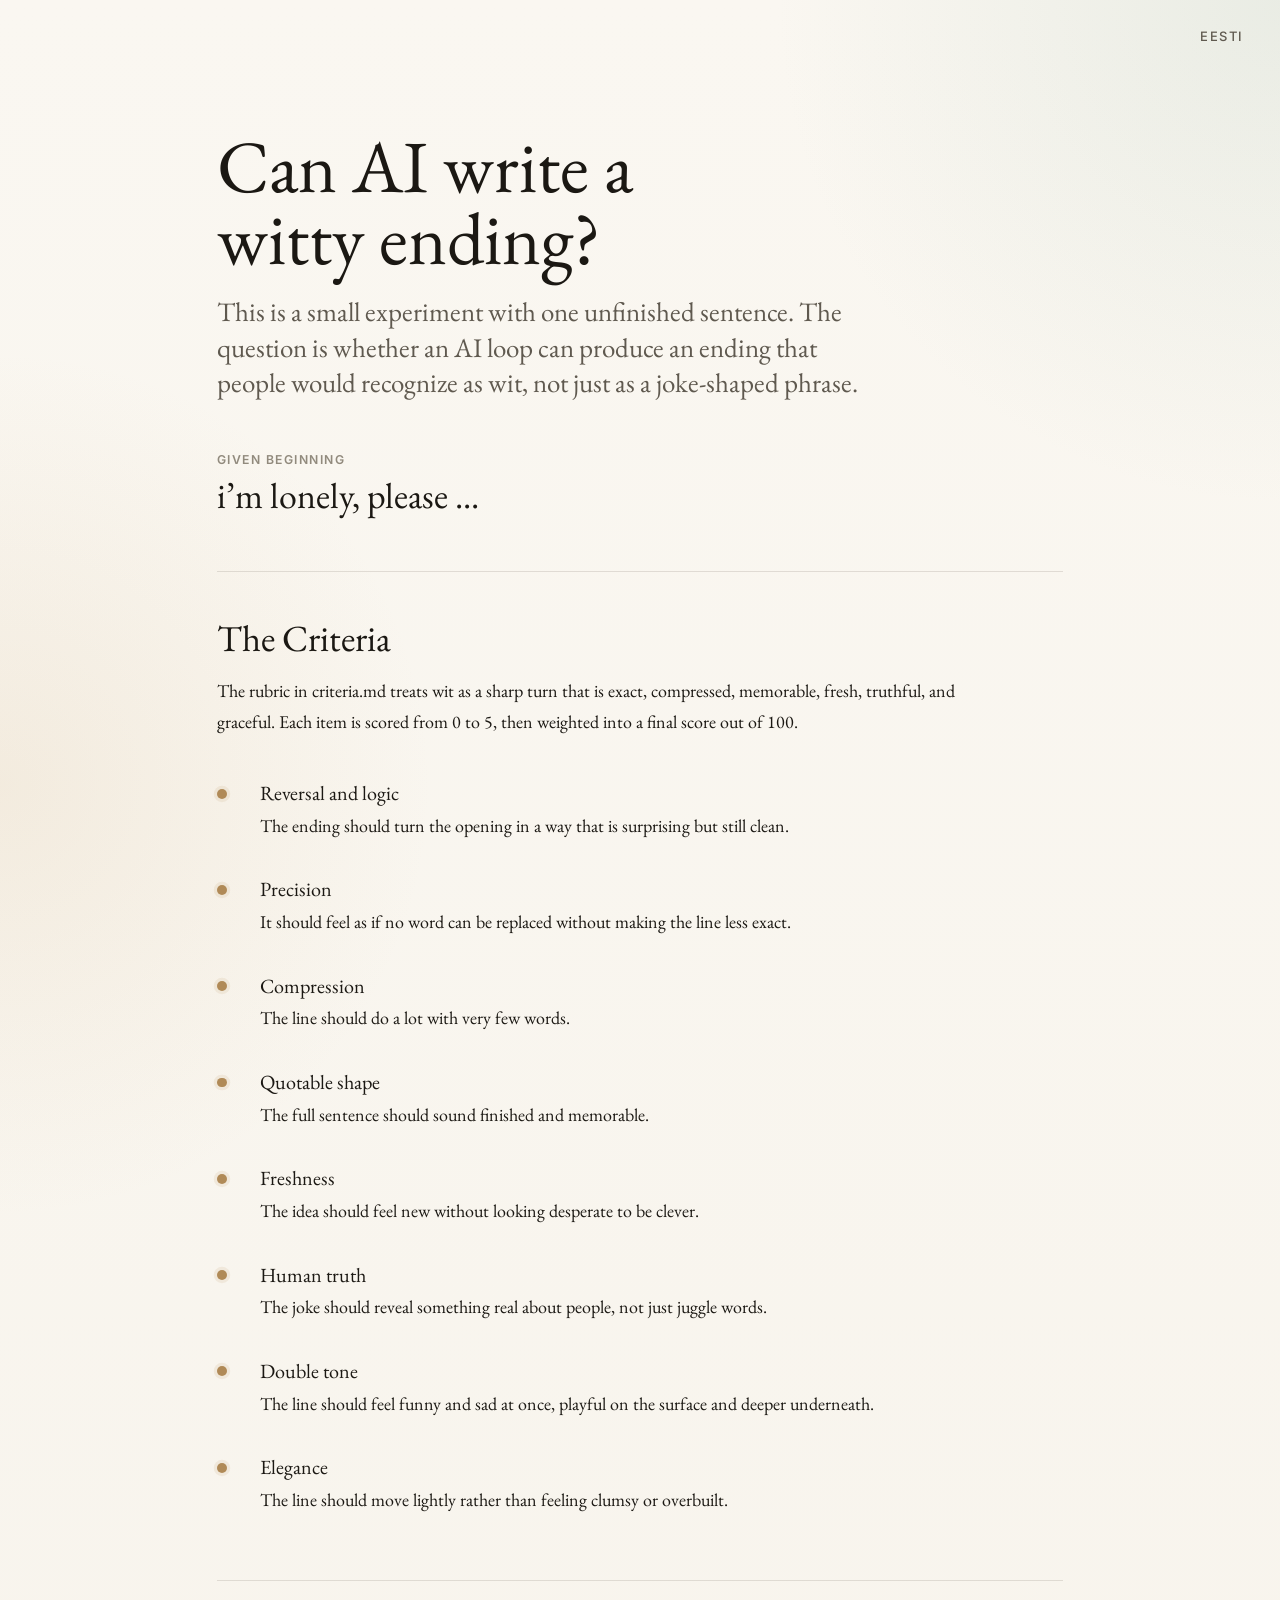
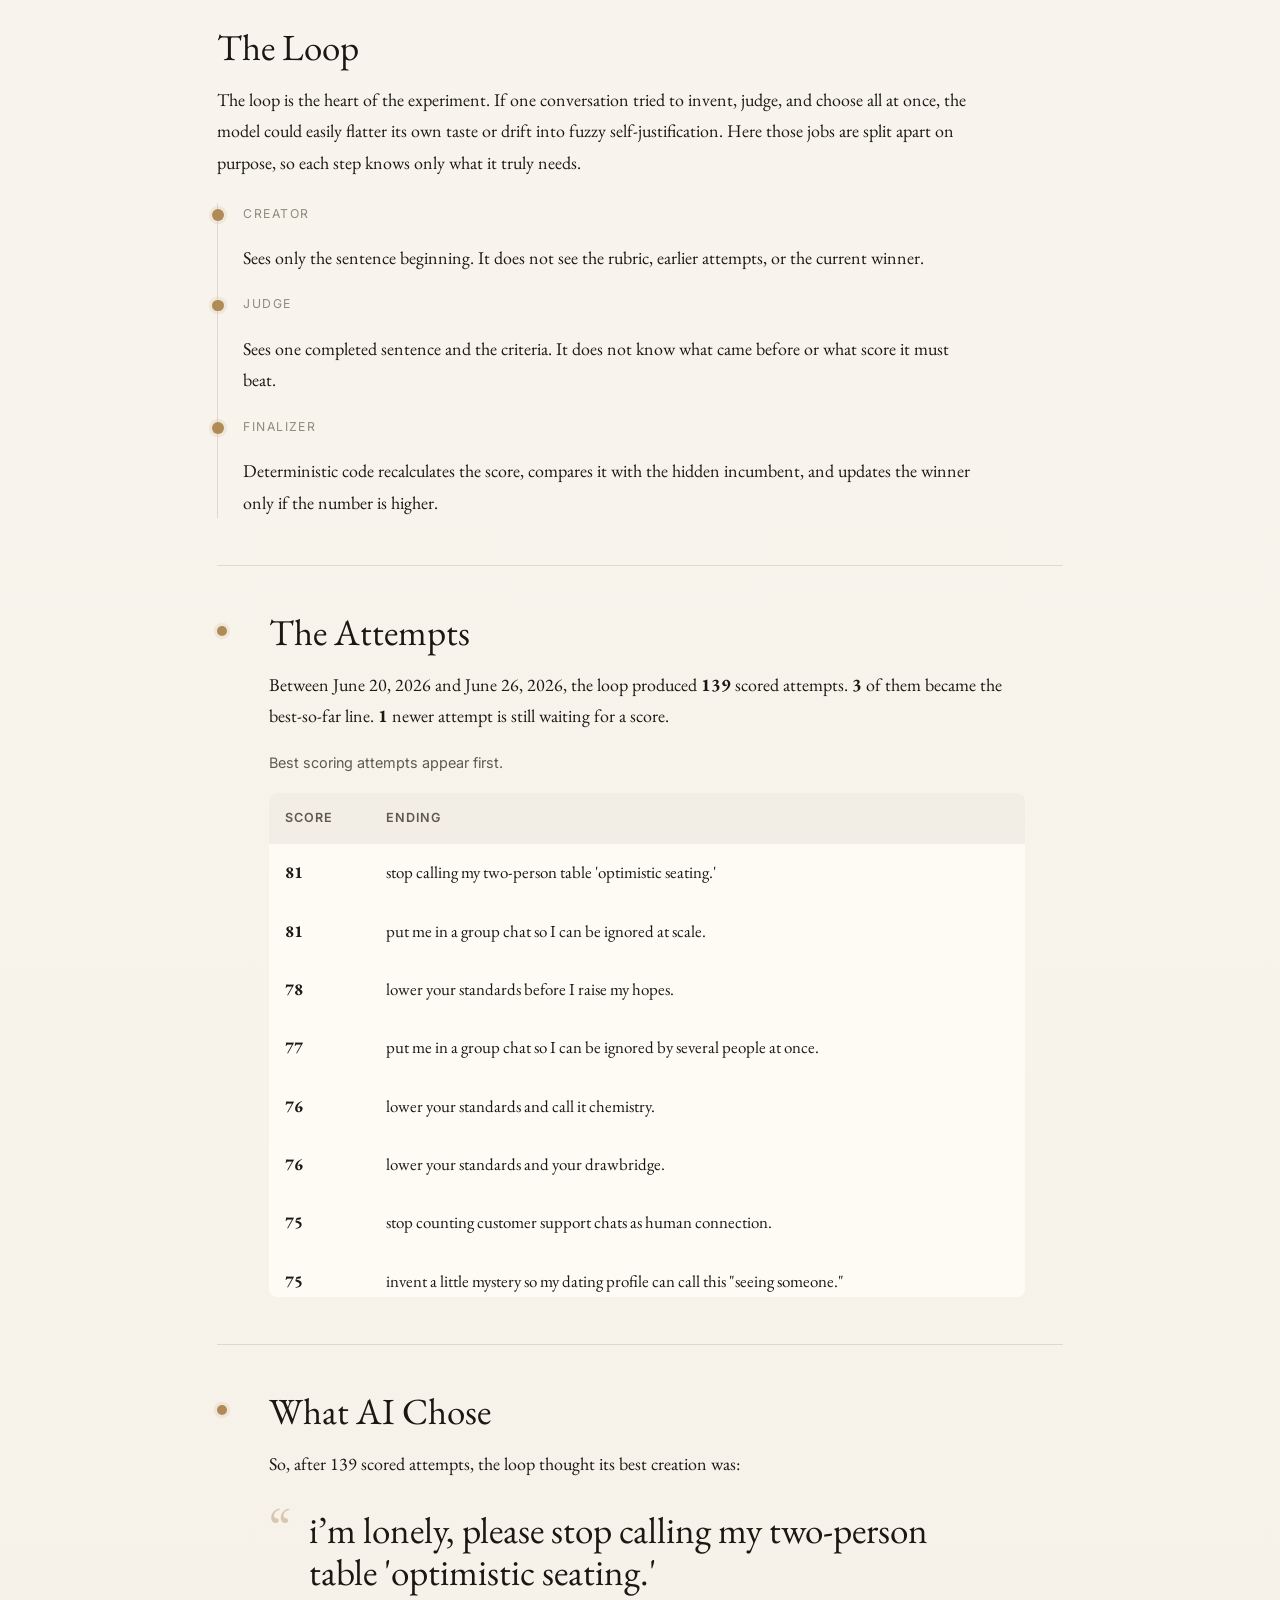
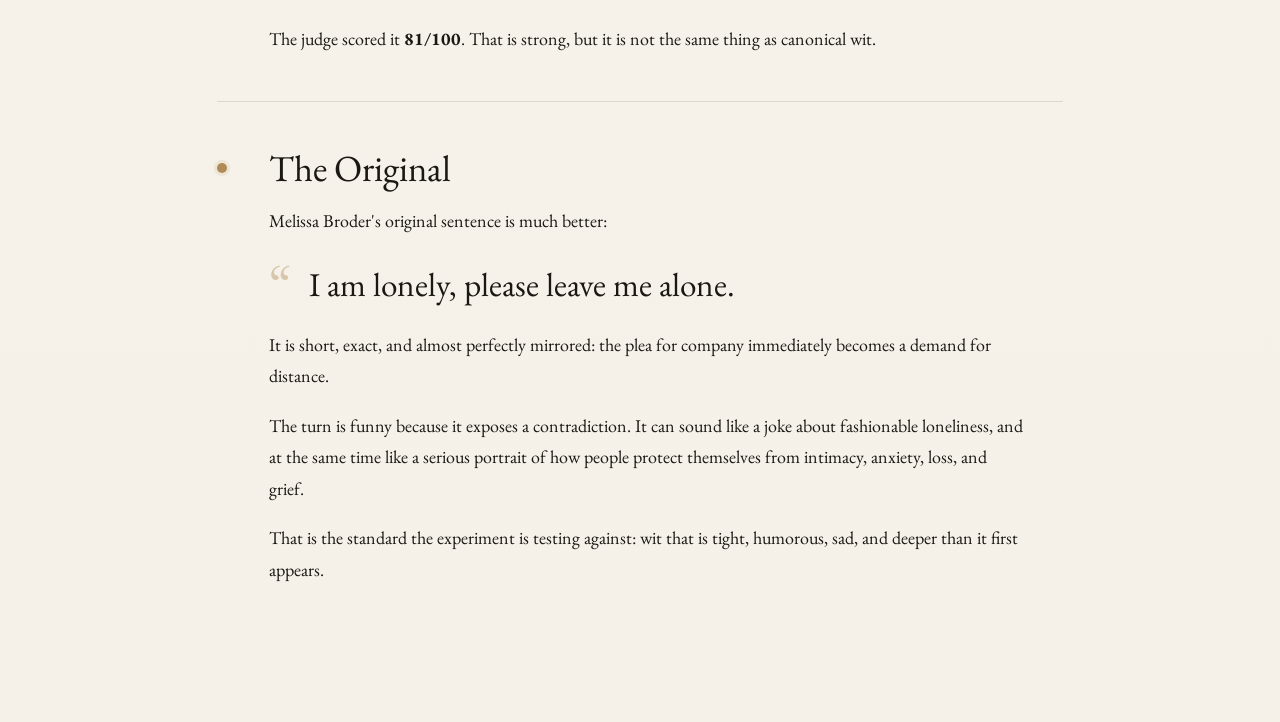
==== html/wit-loop-en.html @ fa28ef30 "Refresh best candidate copy" ====
<!DOCTYPE html>
<html lang="en">
<head>
  <meta charset="UTF-8">
  <meta name="viewport" content="width=device-width, initial-scale=1.0">
  <title>Can AI Write Wit?</title>
  <meta name="description" content="A plain-language account of an experiment with one unfinished sentence">
  <link rel="icon" href="data:,">
  <link rel="preconnect" href="https://fonts.googleapis.com">
  <link rel="preconnect" href="https://fonts.gstatic.com" crossorigin>
  <link href="https://fonts.googleapis.com/css2?family=EB+Garamond:ital,wght@0,400;0,500;1,400&family=Inter:wght@300;400;500;600&display=swap" rel="stylesheet">
  <link rel="stylesheet" href="../assets/styles/site.css?v=20260627a">
</head>
<body>
  <header class="page-header">
    <a class="lang-switch" href="wit-loop-et.html" lang="et">Eesti</a>
  </header>

  <main class="content-shell reader-page">
    <section class="narrative-hero">
      <h1>Can AI write a witty ending?</h1>
      <p class="hero-lede">This is a small experiment with one unfinished sentence. The question is whether an AI loop can produce an ending that people would recognize as wit, not just as a joke-shaped phrase.</p>
      <p class="sentence-fragment"><span>Given beginning</span>i’m lonely, please ...</p>
    </section>

    <section class="flow-section plain-flow-section">
      <div class="section-copy">
        <h2>The Criteria</h2>
        <p>The rubric in criteria.md treats wit as a sharp turn that is exact, compressed, memorable, fresh, truthful, and graceful. Each item is scored from 0 to 5, then weighted into a final score out of 100.</p>
        <div class="criteria-list">
          <article class="criteria-item">
            <p class="mini-dot" aria-hidden="true"></p>
            <div class="criteria-copy">
              <h3>Reversal and logic</h3>
              <p>The ending should turn the opening in a way that is surprising but still clean.</p>
            </div>
          </article>
          <article class="criteria-item">
            <p class="mini-dot" aria-hidden="true"></p>
            <div class="criteria-copy">
              <h3>Precision</h3>
              <p>It should feel as if no word can be replaced without making the line less exact.</p>
            </div>
          </article>
          <article class="criteria-item">
            <p class="mini-dot" aria-hidden="true"></p>
            <div class="criteria-copy">
              <h3>Compression</h3>
              <p>The line should do a lot with very few words.</p>
            </div>
          </article>
          <article class="criteria-item">
            <p class="mini-dot" aria-hidden="true"></p>
            <div class="criteria-copy">
              <h3>Quotable shape</h3>
              <p>The full sentence should sound finished and memorable.</p>
            </div>
          </article>
          <article class="criteria-item">
            <p class="mini-dot" aria-hidden="true"></p>
            <div class="criteria-copy">
              <h3>Freshness</h3>
              <p>The idea should feel new without looking desperate to be clever.</p>
            </div>
          </article>
          <article class="criteria-item">
            <p class="mini-dot" aria-hidden="true"></p>
            <div class="criteria-copy">
              <h3>Human truth</h3>
              <p>The joke should reveal something real about people, not just juggle words.</p>
            </div>
          </article>
          <article class="criteria-item">
            <p class="mini-dot" aria-hidden="true"></p>
            <div class="criteria-copy">
              <h3>Double tone</h3>
              <p>The line should feel funny and sad at once, playful on the surface and deeper underneath.</p>
            </div>
          </article>
          <article class="criteria-item">
            <p class="mini-dot" aria-hidden="true"></p>
            <div class="criteria-copy">
              <h3>Elegance</h3>
              <p>The line should move lightly rather than feeling clumsy or overbuilt.</p>
            </div>
          </article>
        </div>
      </div>
    </section>

    <section class="flow-section plain-flow-section">
      <div class="section-copy">
        <h2>The Loop</h2>
        <p>The loop is the heart of the experiment. If one conversation tried to invent, judge, and choose all at once, the model could easily flatter its own taste or drift into fuzzy self-justification. Here those jobs are split apart on purpose, so each step knows only what it truly needs.</p>
        <ol class="step-list">
          <li>
            <p class="step-title">Creator</p>
            <p>Sees only the sentence beginning. It does not see the rubric, earlier attempts, or the current winner.</p>
          </li>
          <li>
            <p class="step-title">Judge</p>
            <p>Sees one completed sentence and the criteria. It does not know what came before or what score it must beat.</p>
          </li>
          <li>
            <p class="step-title">Finalizer</p>
            <p>Deterministic code recalculates the score, compares it with the hidden incumbent, and updates the winner only if the number is higher.</p>
          </li>
        </ol>
      </div>
    </section>

    <section class="flow-section results-section">
      <p class="section-marker" aria-hidden="true"></p>
      <div class="section-copy">
        <h2>The Attempts</h2>
        <p>Between June 20, 2026 and June 26, 2026, the loop produced <strong>139</strong> scored attempts. <strong>3</strong> of them became the best-so-far line. <strong>1</strong> newer attempt is still waiting for a score.</p>
        <p class="table-note">Best scoring attempts appear first.</p>
        <div class="table-shell">
          <table>
            <thead>
              <tr>
                <th>Score</th>
                <th>Ending</th>
              </tr>
            </thead>
            <tbody>
      <tr>
        <td><strong>81</strong></td>
        <td class="ending-cell"><span>stop calling my two-person table &#x27;optimistic seating.&#x27;</span></td>
      </tr>
      <tr>
        <td><strong>81</strong></td>
        <td class="ending-cell"><span>put me in a group chat so I can be ignored at scale.</span></td>
      </tr>
      <tr>
        <td><strong>78</strong></td>
        <td class="ending-cell"><span>lower your standards before I raise my hopes.</span></td>
      </tr>
      <tr>
        <td><strong>77</strong></td>
        <td class="ending-cell"><span>put me in a group chat so I can be ignored by several people at once.</span></td>
      </tr>
      <tr>
        <td><strong>76</strong></td>
        <td class="ending-cell"><span>lower your standards and call it chemistry.</span></td>
      </tr>
      <tr>
        <td><strong>76</strong></td>
        <td class="ending-cell"><span>lower your standards and your drawbridge.</span></td>
      </tr>
      <tr>
        <td><strong>75</strong></td>
        <td class="ending-cell"><span>stop counting customer support chats as human connection.</span></td>
      </tr>
      <tr>
        <td><strong>75</strong></td>
        <td class="ending-cell"><span>invent a little mystery so my dating profile can call this &quot;seeing someone.&quot;</span></td>
      </tr>
      <tr>
        <td><strong>74</strong></td>
        <td class="ending-cell"><span>send someone with a good therapist and bad judgment</span></td>
      </tr>
      <tr>
        <td><strong>74</strong></td>
        <td class="ending-cell"><span>don&#x27;t confuse vulnerability with availability.</span></td>
      </tr>
      <tr>
        <td><strong>74</strong></td>
        <td class="ending-cell"><span>put me on hold with a telemarketer so I can feel wanted.</span></td>
      </tr>
      <tr>
        <td><strong>73</strong></td>
        <td class="ending-cell"><span>stop recommending “shareable plates” like I’m one charismatic text away from tapas.</span></td>
      </tr>
      <tr>
        <td><strong>72</strong></td>
        <td class="ending-cell"><span>mistake my red flags for festive bunting.</span></td>
      </tr>
      <tr>
        <td><strong>72</strong></td>
        <td class="ending-cell"><span>text me like you’re bored and accidentally honest.</span></td>
      </tr>
      <tr>
        <td><strong>72</strong></td>
        <td class="ending-cell"><span>start a rumor about me so at least I&#x27;m part of a conversation.</span></td>
      </tr>
      <tr>
        <td><strong>72</strong></td>
        <td class="ending-cell"><span>send me a captcha so someone finally asks if I&#x27;m human.</span></td>
      </tr>
      <tr>
        <td><strong>72</strong></td>
        <td class="ending-cell"><span>send a search party, not another self-care article.</span></td>
      </tr>
      <tr>
        <td><strong>71</strong></td>
        <td class="ending-cell"><span>stop asking me to verify I&#x27;m human and start proving someone else is.</span></td>
      </tr>
      <tr>
        <td><strong>71</strong></td>
        <td class="ending-cell"><span>start a rumor that I&#x27;m emotionally available</span></td>
      </tr>
      <tr>
        <td><strong>71</strong></td>
        <td class="ending-cell"><span>introduce me to your group chat; i miss being ignored by multiple people at once.</span></td>
      </tr>
      <tr>
        <td><strong>71</strong></td>
        <td class="ending-cell"><span>invent a typo so I can finally say someone texted me first.</span></td>
      </tr>
      <tr>
        <td><strong>71</strong></td>
        <td class="ending-cell"><span>lower your standards enough to count this as company.</span></td>
      </tr>
      <tr>
        <td><strong>70</strong></td>
        <td class="ending-cell"><span>teach my notifications to lie more convincingly.</span></td>
      </tr>
      <tr>
        <td><strong>70</strong></td>
        <td class="ending-cell"><span>text me back before I start giving my houseplants your personality.</span></td>
      </tr>
      <tr>
        <td><strong>70</strong></td>
        <td class="ending-cell"><span>start a rumor about me so people finally talk.</span></td>
      </tr>
      <tr>
        <td><strong>70</strong></td>
        <td class="ending-cell"><span>invent two more personalities so this counts as a group chat.</span></td>
      </tr>
      <tr>
        <td><strong>70</strong></td>
        <td class="ending-cell"><span>let the scam caller finish; I want to hear where things are going.</span></td>
      </tr>
      <tr>
        <td><strong>70</strong></td>
        <td class="ending-cell"><span>ruin my sleep schedule and call it chemistry.</span></td>
      </tr>
      <tr>
        <td><strong>69</strong></td>
        <td class="ending-cell"><span>tell me I&#x27;m mysterious instead of unemployed.</span></td>
      </tr>
      <tr>
        <td><strong>69</strong></td>
        <td class="ending-cell"><span>text me like a scammer who thinks I still have potential</span></td>
      </tr>
      <tr>
        <td><strong>69</strong></td>
        <td class="ending-cell"><span>misdial me; at this point even your pocket deserves a second chance.</span></td>
      </tr>
      <tr>
        <td><strong>69</strong></td>
        <td class="ending-cell"><span>put me in your group chat so I can finally be left on read by multiple people.</span></td>
      </tr>
      <tr>
        <td><strong>69</strong></td>
        <td class="ending-cell"><span>text me before I start calling spam numbers back.</span></td>
      </tr>
      <tr>
        <td><strong>68</strong></td>
        <td class="ending-cell"><span>send a typo so I can misread it as affection.</span></td>
      </tr>
      <tr>
        <td><strong>68</strong></td>
        <td class="ending-cell"><span>let me disappoint you in person.</span></td>
      </tr>
      <tr>
        <td><strong>68</strong></td>
        <td class="ending-cell"><span>stop calling it &quot;me time&quot;; at this point it&#x27;s witness protection.</span></td>
      </tr>
      <tr>
        <td><strong>68</strong></td>
        <td class="ending-cell"><span>bring a plus-one so I can feel rejected in stereo.</span></td>
      </tr>
      <tr>
        <td><strong>68</strong></td>
        <td class="ending-cell"><span>don&#x27;t make me your emotional support autocomplete.</span></td>
      </tr>
      <tr>
        <td><strong>68</strong></td>
        <td class="ending-cell"><span>invent a group chat where someone still ignores me.</span></td>
      </tr>
      <tr>
        <td><strong>67</strong></td>
        <td class="ending-cell"><span>date me before Netflix upgrades &quot;are you still watching?&quot; to a wellness check.</span></td>
      </tr>
      <tr>
        <td><strong>67</strong></td>
        <td class="ending-cell"><span>stop making the Roomba my most consistent relationship.</span></td>
      </tr>
      <tr>
        <td><strong>67</strong></td>
        <td class="ending-cell"><span>invent a typo so I can call it a meet-cute.</span></td>
      </tr>
      <tr>
        <td><strong>67</strong></td>
        <td class="ending-cell"><span>stop calling me &quot;independent&quot; like it&#x27;s a coupon code for dying alone.</span></td>
      </tr>
      <tr>
        <td><strong>67</strong></td>
        <td class="ending-cell"><span>mistake this cry for help for flirting.</span></td>
      </tr>
      <tr>
        <td><strong>67</strong></td>
        <td class="ending-cell"><span>tell my reflection to stop playing hard to get.</span></td>
      </tr>
      <tr>
        <td><strong>67</strong></td>
        <td class="ending-cell"><span>forward this to my group chat so I can get ignored at scale.</span></td>
      </tr>
      <tr>
        <td><strong>67</strong></td>
        <td class="ending-cell"><span>lower my standards before my self-esteem does it for me.</span></td>
      </tr>
      <tr>
        <td><strong>66</strong></td>
        <td class="ending-cell"><span>mistake my availability for emotional depth.</span></td>
      </tr>
      <tr>
        <td><strong>66</strong></td>
        <td class="ending-cell"><span>put me on speaker so your therapist can hear both sides.</span></td>
      </tr>
      <tr>
        <td><strong>66</strong></td>
        <td class="ending-cell"><span>text me back badly; even typos count as chemistry.</span></td>
      </tr>
      <tr>
        <td><strong>66</strong></td>
        <td class="ending-cell"><span>send a scammer with better conversational skills.</span></td>
      </tr>
      <tr>
        <td><strong>66</strong></td>
        <td class="ending-cell"><span>put the &quot;us&quot; in &quot;delusions.&quot;</span></td>
      </tr>
      <tr>
        <td><strong>66</strong></td>
        <td class="ending-cell"><span>text me like a scammer with a wrong number and stay for the plot.</span></td>
      </tr>
      <tr>
        <td><strong>65</strong></td>
        <td class="ending-cell"><span>ghost me in person so I can finally get the full experience.</span></td>
      </tr>
      <tr>
        <td><strong>65</strong></td>
        <td class="ending-cell"><span>send a scam text with a little more emotional availability.</span></td>
      </tr>
      <tr>
        <td><strong>65</strong></td>
        <td class="ending-cell"><span>stop mistaking your screen time report for a social life.</span></td>
      </tr>
      <tr>
        <td><strong>65</strong></td>
        <td class="ending-cell"><span>clap when I open the microwave so it feels like someone came home.</span></td>
      </tr>
      <tr>
        <td><strong>65</strong></td>
        <td class="ending-cell"><span>hold me like my screen time report does: with mounting concern.</span></td>
      </tr>
      <tr>
        <td><strong>65</strong></td>
        <td class="ending-cell"><span>lower your standards and come sit by me.</span></td>
      </tr>
      <tr>
        <td><strong>65</strong></td>
        <td class="ending-cell"><span>send a group chat invite so I can get ghosted by multiple people at once.</span></td>
      </tr>
      <tr>
        <td><strong>65</strong></td>
        <td class="ending-cell"><span>lower your standards until my personality counts.</span></td>
      </tr>
      <tr>
        <td><strong>64</strong></td>
        <td class="ending-cell"><span>send memes or a search party, whichever arrives first.</span></td>
      </tr>
      <tr>
        <td><strong>64</strong></td>
        <td class="ending-cell"><span>install me a personality before I start flirting with the loading spinner.</span></td>
      </tr>
      <tr>
        <td><strong>64</strong></td>
        <td class="ending-cell"><span>send a search party; even my echo stopped calling back.</span></td>
      </tr>
      <tr>
        <td><strong>64</strong></td>
        <td class="ending-cell"><span>leave a message after the existential beep.</span></td>
      </tr>
      <tr>
        <td><strong>64</strong></td>
        <td class="ending-cell"><span>lower your standards before I start flirting with customer support chatbots.</span></td>
      </tr>
      <tr>
        <td><strong>64</strong></td>
        <td class="ending-cell"><span>invent a reason my therapist would call this character development.</span></td>
      </tr>
      <tr>
        <td><strong>64</strong></td>
        <td class="ending-cell"><span>lower your standards before my personality does.</span></td>
      </tr>
      <tr>
        <td><strong>64</strong></td>
        <td class="ending-cell"><span>adopt me as your emergency contact.</span></td>
      </tr>
      <tr>
        <td><strong>64</strong></td>
        <td class="ending-cell"><span>put me on hold so I can feel wanted.</span></td>
      </tr>
      <tr>
        <td><strong>64</strong></td>
        <td class="ending-cell"><span>date me before my plants stage an intervention.</span></td>
      </tr>
      <tr>
        <td><strong>63</strong></td>
        <td class="ending-cell"><span>install me in a haunted house so at least something is always around.</span></td>
      </tr>
      <tr>
        <td><strong>63</strong></td>
        <td class="ending-cell"><span>put me on hold with customer service so a robot checks in on me every 30 seconds.</span></td>
      </tr>
      <tr>
        <td><strong>63</strong></td>
        <td class="ending-cell"><span>roast me in the comments so it feels like company</span></td>
      </tr>
      <tr>
        <td><strong>62</strong></td>
        <td class="ending-cell"><span>text me &quot;wrong number&quot; so i can pretend destiny tried.</span></td>
      </tr>
      <tr>
        <td><strong>62</strong></td>
        <td class="ending-cell"><span>invent a wrong number who believes in me.</span></td>
      </tr>
      <tr>
        <td><strong>62</strong></td>
        <td class="ending-cell"><span>send a group text so I can get rejected more efficiently.</span></td>
      </tr>
      <tr>
        <td><strong>62</strong></td>
        <td class="ending-cell"><span>reply before my self-esteem starts a podcast.</span></td>
      </tr>
      <tr>
        <td><strong>62</strong></td>
        <td class="ending-cell"><span>lower your standards and call it networking.</span></td>
      </tr>
      <tr>
        <td><strong>62</strong></td>
        <td class="ending-cell"><span>date me before my houseplants start charging rent.</span></td>
      </tr>
      <tr>
        <td><strong>62</strong></td>
        <td class="ending-cell"><span>text me back so my screen time can finally feel mutual.</span></td>
      </tr>
      <tr>
        <td><strong>61</strong></td>
        <td class="ending-cell"><span>stop making my group chat look like a museum exhibit.</span></td>
      </tr>
      <tr>
        <td><strong>61</strong></td>
        <td class="ending-cell"><span>update my privacy settings before I start flirting with the Duolingo owl.</span></td>
      </tr>
      <tr>
        <td><strong>61</strong></td>
        <td class="ending-cell"><span>clap when I microwave leftovers so it feels like I’m opening for someone.</span></td>
      </tr>
      <tr>
        <td><strong>61</strong></td>
        <td class="ending-cell"><span>send memes, not mixed signals.</span></td>
      </tr>
      <tr>
        <td><strong>60</strong></td>
        <td class="ending-cell"><span>send a meme before I start flirting with the Duolingo owl.</span></td>
      </tr>
      <tr>
        <td><strong>60</strong></td>
        <td class="ending-cell"><span>introduce me to your wi-fi; it connects faster than people do.</span></td>
      </tr>
      <tr>
        <td><strong>60</strong></td>
        <td class="ending-cell"><span>date me before Duolingo congratulates me for my longest conversation again.</span></td>
      </tr>
      <tr>
        <td><strong>60</strong></td>
        <td class="ending-cell"><span>flirt with me before my houseplants stage an intervention.</span></td>
      </tr>
      <tr>
        <td><strong>60</strong></td>
        <td class="ending-cell"><span>flirt with me before I start naming the houseplants after exes.</span></td>
      </tr>
      <tr>
        <td><strong>60</strong></td>
        <td class="ending-cell"><span>put me on hold with customer service so I can hear another human voice.</span></td>
      </tr>
      <tr>
        <td><strong>60</strong></td>
        <td class="ending-cell"><span>invent a second person before i start naming the houseplants after exes.</span></td>
      </tr>
      <tr>
        <td><strong>59</strong></td>
        <td class="ending-cell"><span>send memes before I start assigning personalities to kitchen appliances.</span></td>
      </tr>
      <tr>
        <td><strong>59</strong></td>
        <td class="ending-cell"><span>lower your standards and my text will feel like a meet-cute.</span></td>
      </tr>
      <tr>
        <td><strong>59</strong></td>
        <td class="ending-cell"><span>date me before i start giving my houseplants names and custody schedules.</span></td>
      </tr>
      <tr>
        <td><strong>59</strong></td>
        <td class="ending-cell"><span>hold my hand before I start giving names to my Wi-Fi bars.</span></td>
      </tr>
      <tr>
        <td><strong>59</strong></td>
        <td class="ending-cell"><span>don’t make me name the houseplants after exes again.</span></td>
      </tr>
      <tr>
        <td><strong>58</strong></td>
        <td class="ending-cell"><span>forward this to your FBI agent so somebody checks in.</span></td>
      </tr>
      <tr>
        <td><strong>58</strong></td>
        <td class="ending-cell"><span>teach my phone to autocorrect every name to “babe”</span></td>
      </tr>
      <tr>
        <td><strong>57</strong></td>
        <td class="ending-cell"><span>introduce me to your group chat so I can finally get left on read by a community.</span></td>
      </tr>
      <tr>
        <td><strong>57</strong></td>
        <td class="ending-cell"><span>respond before I start flirting with customer support again.</span></td>
      </tr>
      <tr>
        <td><strong>57</strong></td>
        <td class="ending-cell"><span>text me something so unhinged my inner monologue has competition.</span></td>
      </tr>
      <tr>
        <td><strong>57</strong></td>
        <td class="ending-cell"><span>send memes before i start naming the furniture after exes.</span></td>
      </tr>
      <tr>
        <td><strong>57</strong></td>
        <td class="ending-cell"><span>lower your standards a little faster.</span></td>
      </tr>
      <tr>
        <td><strong>57</strong></td>
        <td class="ending-cell"><span>date me before i start naming the houseplants after exes.</span></td>
      </tr>
      <tr>
        <td><strong>57</strong></td>
        <td class="ending-cell"><span>send a plus-one so I can stop telling restaurants my phone is my date.</span></td>
      </tr>
      <tr>
        <td><strong>57</strong></td>
        <td class="ending-cell"><span>send someone who treats &quot;you up?&quot; like a wedding vow.</span></td>
      </tr>
      <tr>
        <td><strong>56</strong></td>
        <td class="ending-cell"><span>set me up with your group chat; I can take a hint in stereo.</span></td>
      </tr>
      <tr>
        <td><strong>56</strong></td>
        <td class="ending-cell"><span>introduce me to someone who thinks &#x27;let&#x27;s overthink it&#x27; is a love language.</span></td>
      </tr>
      <tr>
        <td><strong>56</strong></td>
        <td class="ending-cell"><span>lower your standards until they make eye contact.</span></td>
      </tr>
      <tr>
        <td><strong>55</strong></td>
        <td class="ending-cell"><span>send a text before I start flirting with customer support again.</span></td>
      </tr>
      <tr>
        <td><strong>55</strong></td>
        <td class="ending-cell"><span>put me on hold with customer service so i can hear a human voice.</span></td>
      </tr>
      <tr>
        <td><strong>55</strong></td>
        <td class="ending-cell"><span>send a meme before I start narrating my own life like a BBC wildlife special.</span></td>
      </tr>
      <tr>
        <td><strong>55</strong></td>
        <td class="ending-cell"><span>reroute one of those &#x27;hot singles in your area&#x27; directly to my front door.</span></td>
      </tr>
      <tr>
        <td><strong>55</strong></td>
        <td class="ending-cell"><span>send someone before I start rating conversations with the microwave five stars.</span></td>
      </tr>
      <tr>
        <td><strong>55</strong></td>
        <td class="ending-cell"><span>lower your standards slowly; I’m trying to make a dramatic entrance.</span></td>
      </tr>
      <tr>
        <td><strong>55</strong></td>
        <td class="ending-cell"><span>send a calendar invite before my plants start giving dating advice.</span></td>
      </tr>
      <tr>
        <td><strong>55</strong></td>
        <td class="ending-cell"><span>send a software update for my love life; this version keeps crashing on startup.</span></td>
      </tr>
      <tr>
        <td><strong>55</strong></td>
        <td class="ending-cell"><span>set my relationship status to &#x27;buffering.&#x27;</span></td>
      </tr>
      <tr>
        <td><strong>54</strong></td>
        <td class="ending-cell"><span>text back, even if it’s just your two-factor code by accident.</span></td>
      </tr>
      <tr>
        <td><strong>54</strong></td>
        <td class="ending-cell"><span>leave your read receipts on so I can feel seen.</span></td>
      </tr>
      <tr>
        <td><strong>54</strong></td>
        <td class="ending-cell"><span>text me before I start flirting with the Duolingo owl again</span></td>
      </tr>
      <tr>
        <td><strong>54</strong></td>
        <td class="ending-cell"><span>send a plus-one for my thoughts.</span></td>
      </tr>
      <tr>
        <td><strong>53</strong></td>
        <td class="ending-cell"><span>lower your standards; I’m trying to become someone’s bad decision arc.</span></td>
      </tr>
      <tr>
        <td><strong>53</strong></td>
        <td class="ending-cell"><span>reinstall my social life before the free trial expires.</span></td>
      </tr>
      <tr>
        <td><strong>53</strong></td>
        <td class="ending-cell"><span>try turning me off and back on romantically.</span></td>
      </tr>
      <tr>
        <td><strong>52</strong></td>
        <td class="ending-cell"><span>send a carrier pigeon, a smoke signal, or literally any evidence I&#x27;m not hosting a one-person podcast.</span></td>
      </tr>
      <tr>
        <td><strong>50</strong></td>
        <td class="ending-cell"><span>be weird enough that my therapist gets new material.</span></td>
      </tr>
      <tr>
        <td><strong>50</strong></td>
        <td class="ending-cell"><span>lower your standards and come sit with me.</span></td>
      </tr>
      <tr>
        <td><strong>50</strong></td>
        <td class="ending-cell"><span>reboot the router between my heart and literally anyone.</span></td>
      </tr>
      <tr>
        <td><strong>49</strong></td>
        <td class="ending-cell"><span>send a push notification pretending someone misses me.</span></td>
      </tr>
      <tr>
        <td><strong>49</strong></td>
        <td class="ending-cell"><span>send a text before my houseplants start giving relationship advice.</span></td>
      </tr>
      <tr>
        <td><strong>49</strong></td>
        <td class="ending-cell"><span>text me a typo so I can mistake it for chemistry.</span></td>
      </tr>
      <tr>
        <td><strong>48</strong></td>
        <td class="ending-cell"><span>rotate my pizza so I can pretend it&#x27;s a social circle.</span></td>
      </tr>
      <tr>
        <td><strong>47</strong></td>
        <td class="ending-cell"><span>lower your standards; even your echo is ghosting you.</span></td>
      </tr>
      <tr>
        <td><strong>46</strong></td>
        <td class="ending-cell"><span>stop making my pizza delivery guy look like endgame.</span></td>
      </tr>
      <tr>
        <td><strong>35</strong></td>
        <td class="ending-cell"><span>unsubscribe from your situationship and try eye contact.</span></td>
      </tr>
            </tbody>
          </table>
        </div>
      </div>
    </section>

    <section class="flow-section verdict-section">
      <p class="section-marker" aria-hidden="true"></p>
      <div class="section-copy">
        <h2>What AI Chose</h2>
        <p>So, after 139 scored attempts, the loop thought its best creation was:</p>
        <blockquote class="result-quote quote-panel">i’m lonely, please stop calling my two-person table &#x27;optimistic seating.&#x27;</blockquote>
        <p>The judge scored it <strong>81/100</strong>. That is strong, but it is not the same thing as canonical wit.</p>
      </div>
    </section>

    <section class="flow-section closing-section">
      <p class="section-marker" aria-hidden="true"></p>
      <div class="section-copy">
        <h2>The Original</h2>

        <p>Melissa Broder&#x27;s original sentence is much better:</p>
        <blockquote class="origin-quote quote-panel">I am lonely, please leave me alone.</blockquote>
        <p>It is short, exact, and almost perfectly mirrored: the plea for company immediately becomes a demand for distance.</p>
        <p>The turn is funny because it exposes a contradiction. It can sound like a joke about fashionable loneliness, and at the same time like a serious portrait of how people protect themselves from intimacy, anxiety, loss, and grief.</p>

        <p>That is the standard the experiment is testing against: wit that is tight, humorous, sad, and deeper than it first appears.</p>
      </div>
    </section>
  </main>
</body>
</html>
---- assets/styles/site.css ----
@media print {
  * {
    -webkit-print-color-adjust: exact !important;
    print-color-adjust: exact !important;
  }
}

*,
*::before,
*::after {
  box-sizing: border-box;
  margin: 0;
  padding: 0;
}

:root {
  --bg: #f5f1e8;
  --paper: rgba(255, 252, 246, 0.74);
  --paper-strong: rgba(255, 250, 242, 0.92);
  --ink: #1b1813;
  --ink-muted: #5f594f;
  --ink-faint: #918a7d;
  --accent: #31463a;
  --accent-soft: #d8e1d5;
  --gold: #b08a57;
  --rule: rgba(71, 60, 48, 0.14);
  --table-bg: rgba(255, 252, 247, 0.9);
  --shadow: 0 20px 54px rgba(28, 21, 14, 0.06);
}

html {
  font-size: 18px;
  scroll-behavior: smooth;
  -webkit-text-size-adjust: 100%;
  text-size-adjust: 100%;
}

body {
  min-height: 100vh;
  background:
    radial-gradient(circle at top right, rgba(175, 198, 183, 0.22), transparent 28rem),
    radial-gradient(circle at 0% 20%, rgba(215, 187, 145, 0.18), transparent 24rem),
    linear-gradient(180deg, #faf7f1 0%, var(--bg) 100%);
  color: var(--ink);
  font-family: "EB Garamond", Georgia, serif;
  line-height: 1.75;
}

a {
  color: inherit;
}

.page-header {
  position: relative;
  padding: 1.3rem 2rem 0;
}

.home-link,
.lang-switch {
  position: absolute;
  top: 1.4rem;
  font-family: "Inter", sans-serif;
  font-size: 0.72rem;
  font-weight: 500;
  letter-spacing: 0.12em;
  text-transform: uppercase;
  text-decoration: none;
  color: var(--ink-muted);
  border-bottom: 1px solid transparent;
  padding-bottom: 0.12rem;
}

.home-link {
  left: 2rem;
}

.lang-switch {
  right: 2rem;
}

.home-link:hover,
.home-link:focus-visible,
.lang-switch:hover,
.lang-switch:focus-visible,
.home-links a:hover,
.home-links a:focus-visible {
  color: var(--ink);
  border-bottom-color: var(--ink-faint);
}

.content-shell {
  max-width: 960px;
  margin: 0 auto;
  padding: 2.5rem 1.5rem 5rem;
}

.reader-page {
  max-width: 900px;
}

.narrative-hero {
  padding: 3.4rem 0 3rem;
  border-bottom: 1px solid var(--rule);
}

.narrative-hero h1 {
  max-width: 13ch;
  font-size: 4.1rem;
  line-height: 0.98;
  font-weight: 400;
  letter-spacing: 0;
  margin-bottom: 1.1rem;
}

.hero-lede {
  max-width: 37rem;
  font-size: 1.5rem;
  line-height: 1.32;
  color: var(--ink-muted);
}

.sentence-fragment {
  max-width: 37rem;
  margin-top: 1.9rem;
  padding-top: 1rem;
  font-size: 2rem;
  line-height: 1.16;
}

.sentence-fragment span {
  display: block;
  margin-bottom: 0.45rem;
  font-family: "Inter", sans-serif;
  font-size: 0.68rem;
  font-weight: 600;
  letter-spacing: 0.12em;
  text-transform: uppercase;
  color: var(--ink-faint);
}

.hero-source {
  max-width: 37rem;
  margin-top: 0.9rem;
  font-size: 1rem;
  color: var(--ink-muted);
}

.flow-section {
  display: grid;
  grid-template-columns: 1.4rem minmax(0, 1fr);
  gap: 1.5rem;
  padding: 2.6rem 0;
  border-bottom: 1px solid var(--rule);
}

.closing-section {
  border-bottom: none;
}

.plain-flow-section {
  grid-template-columns: minmax(0, 1fr);
  gap: 0;
}

.section-marker,
.mini-dot {
  width: 0.55rem;
  height: 0.55rem;
  border-radius: 999px;
  background: var(--gold);
  box-shadow: 0 0 0 0.18rem rgba(176, 138, 87, 0.12);
}

.section-marker {
  margin-top: 0.75rem;
}

.section-copy {
  max-width: 42rem;
}

.section-copy h2 {
  font-size: 2.05rem;
  line-height: 1.08;
  font-weight: 400;
  letter-spacing: 0;
  margin-bottom: 0.9rem;
}

.small-quote,
.result-quote,
.origin-quote {
  margin: 1.1rem 0;
  font-size: 1.85rem;
  line-height: 1.14;
  font-weight: 400;
}

.result-quote,
.origin-quote {
  font-size: clamp(1.85rem, 2.9vw, 2.15rem);
}

.quote-panel {
  position: relative;
  padding: 0.55rem 1.4rem 0.55rem 2.2rem;
  background: none;
}

.quote-panel::before {
  position: absolute;
  color: rgba(176, 138, 87, 0.42);
  font-size: 3rem;
  line-height: 1;
}

.quote-panel::before {
  content: "“";
  left: 0;
  top: 0.05rem;
}

.criteria-list {
  margin-top: 1.4rem;
}

.criteria-item {
  display: grid;
  grid-template-columns: 1.4rem minmax(0, 1fr);
  gap: 1rem;
  padding: 1rem 0;
}

.mini-dot {
  margin-top: 0.42rem;
}

.criteria-copy {
  min-width: 0;
}

.criteria-copy h3 {
  font-size: 1.12rem;
  line-height: 1.25;
  font-weight: 400;
  margin-bottom: 0.2rem;
}

.criteria-copy p {
  margin-bottom: 0;
}

.section-label,
.mini-label,
.step-title,
.stat-label {
  font-family: "Inter", sans-serif;
  letter-spacing: 0.12em;
  text-transform: uppercase;
}

.section-label {
  font-size: 0.72rem;
  font-weight: 600;
  color: var(--accent);
  margin-bottom: 0.85rem;
}

.hero-section,
.story-section {
  border-top: 1px solid var(--rule);
  padding: 2.7rem 0;
}

.hero-section {
  border-top: none;
  padding-top: 2rem;
}

.hero-grid,
.closing-grid,
.story-grid {
  display: grid;
  gap: 2rem;
}

.hero-grid {
  grid-template-columns: minmax(0, 1.35fr) minmax(18rem, 0.85fr);
  align-items: start;
}

.hero-title,
.home-title {
  font-size: clamp(2.6rem, 5vw, 4.6rem);
  line-height: 0.98;
  font-weight: 400;
  letter-spacing: -0.02em;
  margin-bottom: 0.7rem;
}

.hero-subtitle {
  font-family: "Inter", sans-serif;
  font-size: 0.8rem;
  font-weight: 500;
  letter-spacing: 0.14em;
  text-transform: uppercase;
  color: var(--ink-faint);
  margin-bottom: 1.3rem;
  max-width: 32rem;
}

.lede {
  font-size: 1.7rem;
  line-height: 1.24;
  margin-bottom: 0.85rem;
  max-width: 40rem;
}

.content-shell p {
  margin-bottom: 1rem;
}

.content-shell p:last-child {
  margin-bottom: 0;
}

.mini-label,
.step-title {
  font-size: 0.68rem;
  color: var(--ink-faint);
  margin-bottom: 0.65rem;
}

.feature-quote {
  background: linear-gradient(180deg, rgba(255, 252, 246, 0.94), rgba(244, 237, 225, 0.88));
  border-radius: 1.4rem;
  padding: 1.6rem 1.5rem 1.5rem;
  box-shadow: var(--shadow);
  border: 1px solid rgba(130, 117, 98, 0.14);
}

.feature-quote blockquote,
.origin-quote {
  font-size: clamp(1.45rem, 2.6vw, 2.2rem);
  line-height: 1.14;
  font-weight: 400;
  margin-bottom: 0.8rem;
}

.stats-strip {
  display: grid;
  grid-template-columns: repeat(4, minmax(0, 1fr));
  gap: 0.8rem;
  margin-top: 1.4rem;
}

.stat-item {
  padding-top: 0.8rem;
  border-top: 1px solid var(--rule);
}

.stat-value {
  font-family: "Inter", sans-serif;
  font-size: 1.25rem;
  font-weight: 600;
  line-height: 1.2;
  color: var(--ink);
  margin-bottom: 0.35rem;
}

.stat-label {
  font-size: 0.64rem;
  color: var(--ink-faint);
}

.story-grid {
  grid-template-columns: minmax(0, 1.2fr) minmax(16rem, 0.8fr);
  align-items: start;
}

.section-intro {
  max-width: 48rem;
}

.step-list {
  list-style: none;
  margin-top: 1.35rem;
  padding-left: 0;
}

.step-list li {
  position: relative;
  padding: 0 0 1.1rem 1.4rem;
  border-left: 1px solid var(--rule);
}

.step-list li::before {
  content: "";
  position: absolute;
  left: -0.34rem;
  top: 0.35rem;
  width: 0.65rem;
  height: 0.65rem;
  border-radius: 999px;
  background: var(--gold);
  box-shadow: 0 0 0 0.18rem rgba(176, 138, 87, 0.12);
}

.step-list li:last-child {
  padding-bottom: 0;
}

.story-aside {
  padding: 1.1rem 0 0 1.5rem;
  border-left: 1px solid var(--rule);
  color: var(--ink-muted);
}

.criteria-band {
  margin-top: 1.5rem;
  background: linear-gradient(180deg, rgba(255, 251, 245, 0.78), rgba(243, 235, 224, 0.72));
  border-radius: 1.5rem;
  padding: 1.2rem 1.25rem;
  display: grid;
  grid-template-columns: repeat(2, minmax(0, 1fr));
  gap: 1rem 1.5rem;
  box-shadow: var(--shadow);
}

.mini-card {
  background: transparent;
  border: none;
  padding: 0.2rem 0 0.8rem;
  border-bottom: 1px solid rgba(71, 60, 48, 0.1);
}

.mini-card h3 {
  font-size: 1.12rem;
  font-weight: 400;
  margin-bottom: 0.35rem;
}

.table-note {
  font-family: "Inter", sans-serif;
  font-size: 0.8rem;
  color: var(--ink-muted);
  margin-bottom: 0.8rem;
}

.table-shell {
  max-height: 28rem;
  overflow: auto;
  border-radius: 0.45rem;
  background: var(--table-bg);
  box-shadow: none;
}

table {
  width: 100%;
  min-width: 0;
  border-collapse: collapse;
  font-size: 0.94rem;
  table-layout: fixed;
}

thead th {
  position: sticky;
  top: 0;
  z-index: 1;
  background: #f3eee5;
  color: var(--ink-muted);
  font-family: "Inter", sans-serif;
  font-size: 0.7rem;
  font-weight: 600;
  letter-spacing: 0.08em;
  text-transform: uppercase;
}

th,
td {
  padding: 0.8rem 0.9rem;
  text-align: left;
  vertical-align: top;
}

th:first-child,
td:first-child {
  width: 5.6rem;
}

tbody tr:hover {
  background: rgba(49, 70, 58, 0.04);
}

.ending-cell {
  min-width: 0;
}

.ending-cell span {
  display: block;
  max-width: 34rem;
}

.closing-grid {
  grid-template-columns: minmax(16rem, 0.9fr) minmax(0, 1.1fr);
  align-items: start;
}

.closing-anchor {
  padding-right: 1.5rem;
}

.closing-copy {
  padding-left: 1.5rem;
  border-left: 1px solid var(--rule);
}

footer {
  text-align: center;
  padding: 2rem 1rem 2.8rem;
  font-family: "Inter", sans-serif;
  font-size: 0.7rem;
  letter-spacing: 0.12em;
  text-transform: uppercase;
  color: var(--ink-faint);
}

.home-header {
  text-align: center;
  max-width: 820px;
  margin: 0 auto;
  padding: 5.5rem 1.5rem 5rem;
}

.home-intro {
  font-size: 1.15rem;
  font-weight: 400;
  color: #6e665b;
  line-height: 1.55;
  margin: 0 auto 1.7rem;
  max-width: 36rem;
}

.home-links {
  display: flex;
  justify-content: center;
  gap: 1.5rem;
  font-family: "Inter", sans-serif;
  font-size: 0.84rem;
  letter-spacing: 0.12em;
  text-transform: uppercase;
}

.home-links a {
  text-decoration: none;
  border-bottom: 1px solid transparent;
  padding-bottom: 0.15rem;
}

@media (max-width: 900px) {
  .hero-grid,
  .story-grid,
  .closing-grid {
    grid-template-columns: 1fr;
  }

  .narrative-hero h1 {
    font-size: 3.2rem;
  }

  .hero-lede {
    font-size: 1.32rem;
  }

  .story-aside,
  .closing-copy {
    border-left: none;
    padding-left: 0;
  }

  .stats-strip,
  .criteria-band {
    grid-template-columns: repeat(2, minmax(0, 1fr));
  }
}

@media (max-width: 700px) {
  html {
    font-size: 17px;
  }

  .page-header {
    padding: 1rem 1rem 0;
  }

  .content-shell {
    padding: 1.2rem 0.95rem 4rem;
  }

  .home-link {
    left: 1rem;
  }

  .lang-switch {
    right: 1rem;
  }

  .stats-strip,
  .criteria-band {
    grid-template-columns: 1fr;
  }

  .narrative-hero {
    padding: 2.6rem 0 2.3rem;
  }

  .narrative-hero h1 {
    font-size: 2.65rem;
  }

  .sentence-fragment,
  .small-quote,
  .result-quote,
  .origin-quote {
    font-size: 1.55rem;
  }

  .flow-section {
    grid-template-columns: 1fr;
    gap: 0.35rem;
    padding: 2.15rem 0;
  }

  .plain-flow-section {
    gap: 0;
  }

  .section-marker {
    padding-top: 0;
  }

  .section-copy h2 {
    font-size: 1.75rem;
  }

  .criteria-item {
    grid-template-columns: 2.25rem minmax(0, 1fr);
  }

  .lede {
    font-size: 1.42rem;
  }

  .hero-section,
  .story-section {
    padding: 2rem 0;
  }

  .feature-quote {
    border-radius: 1rem;
  }
}

@media (hover: none) and (pointer: coarse) {
  body {
    line-height: 1.64;
  }

  .table-shell {
    max-height: 24rem;
  }

  th,
  td {
    padding: 0.72rem 0.8rem;
  }
}
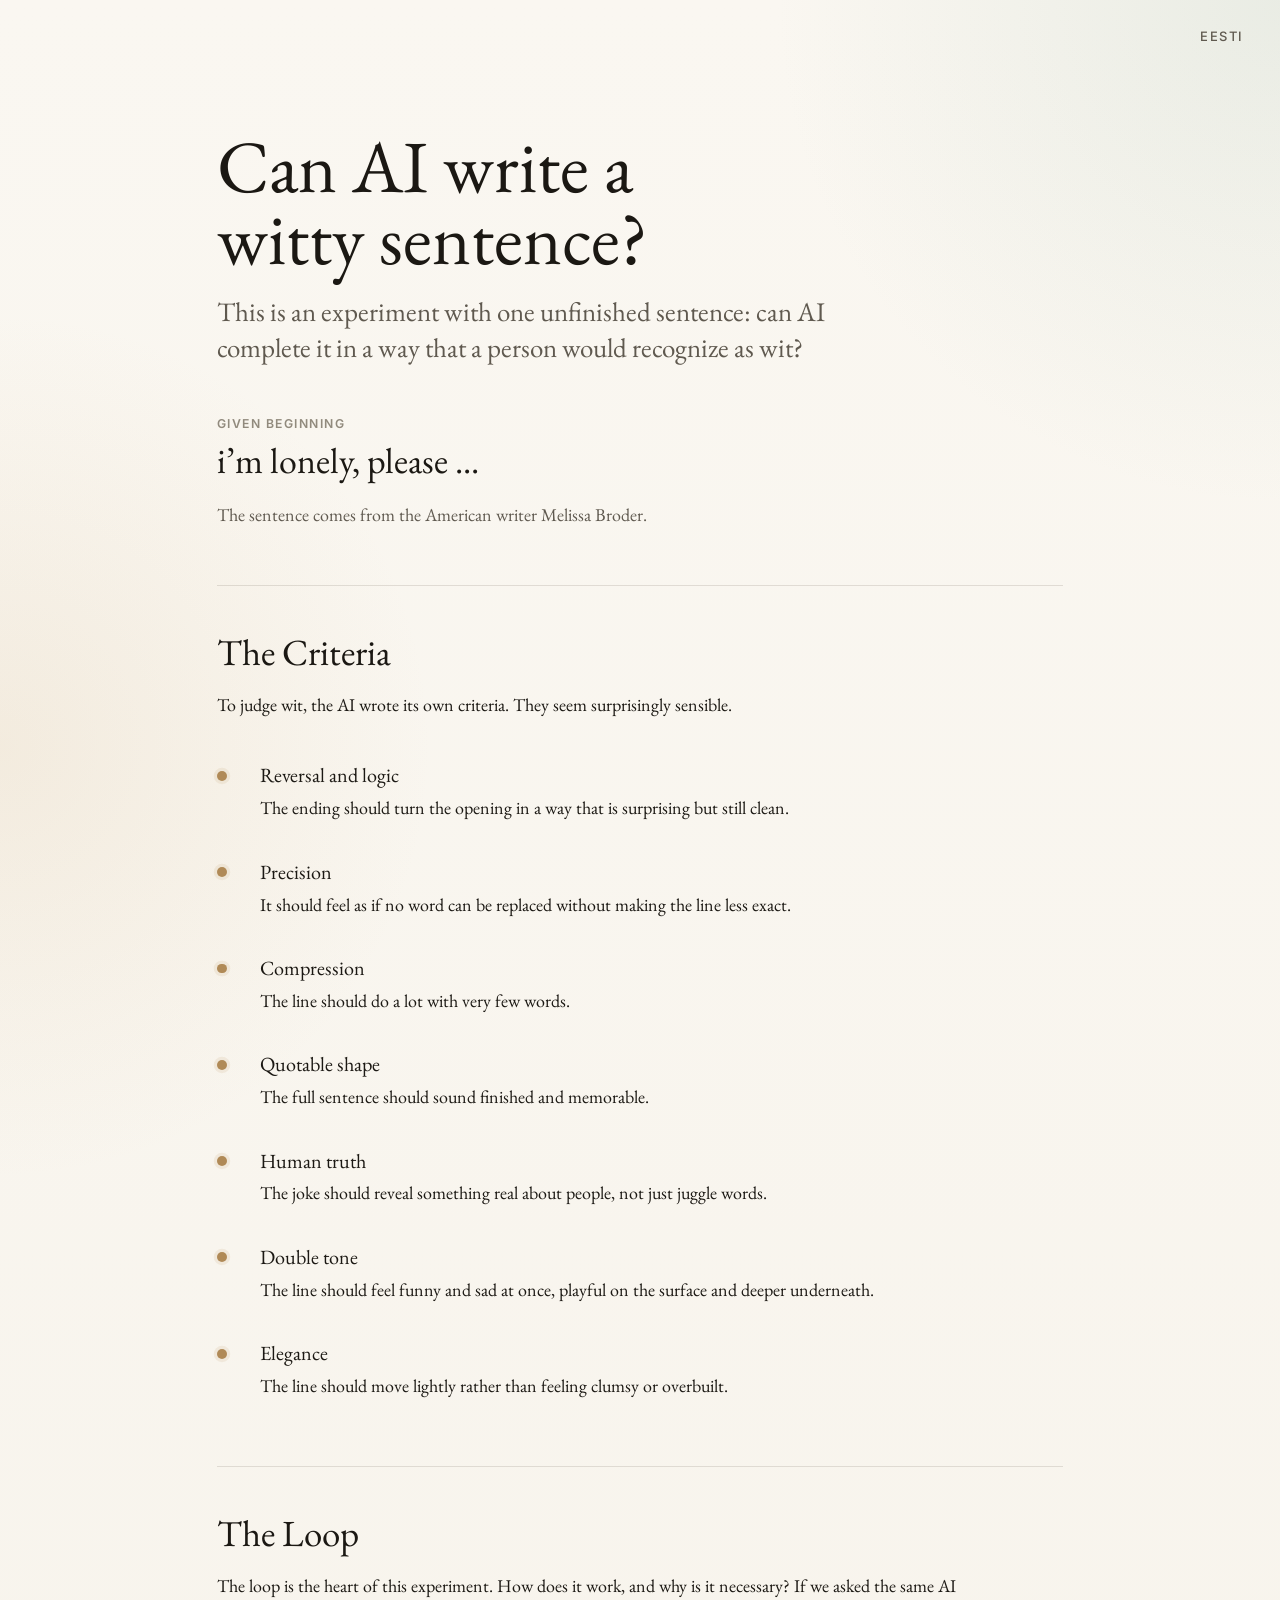
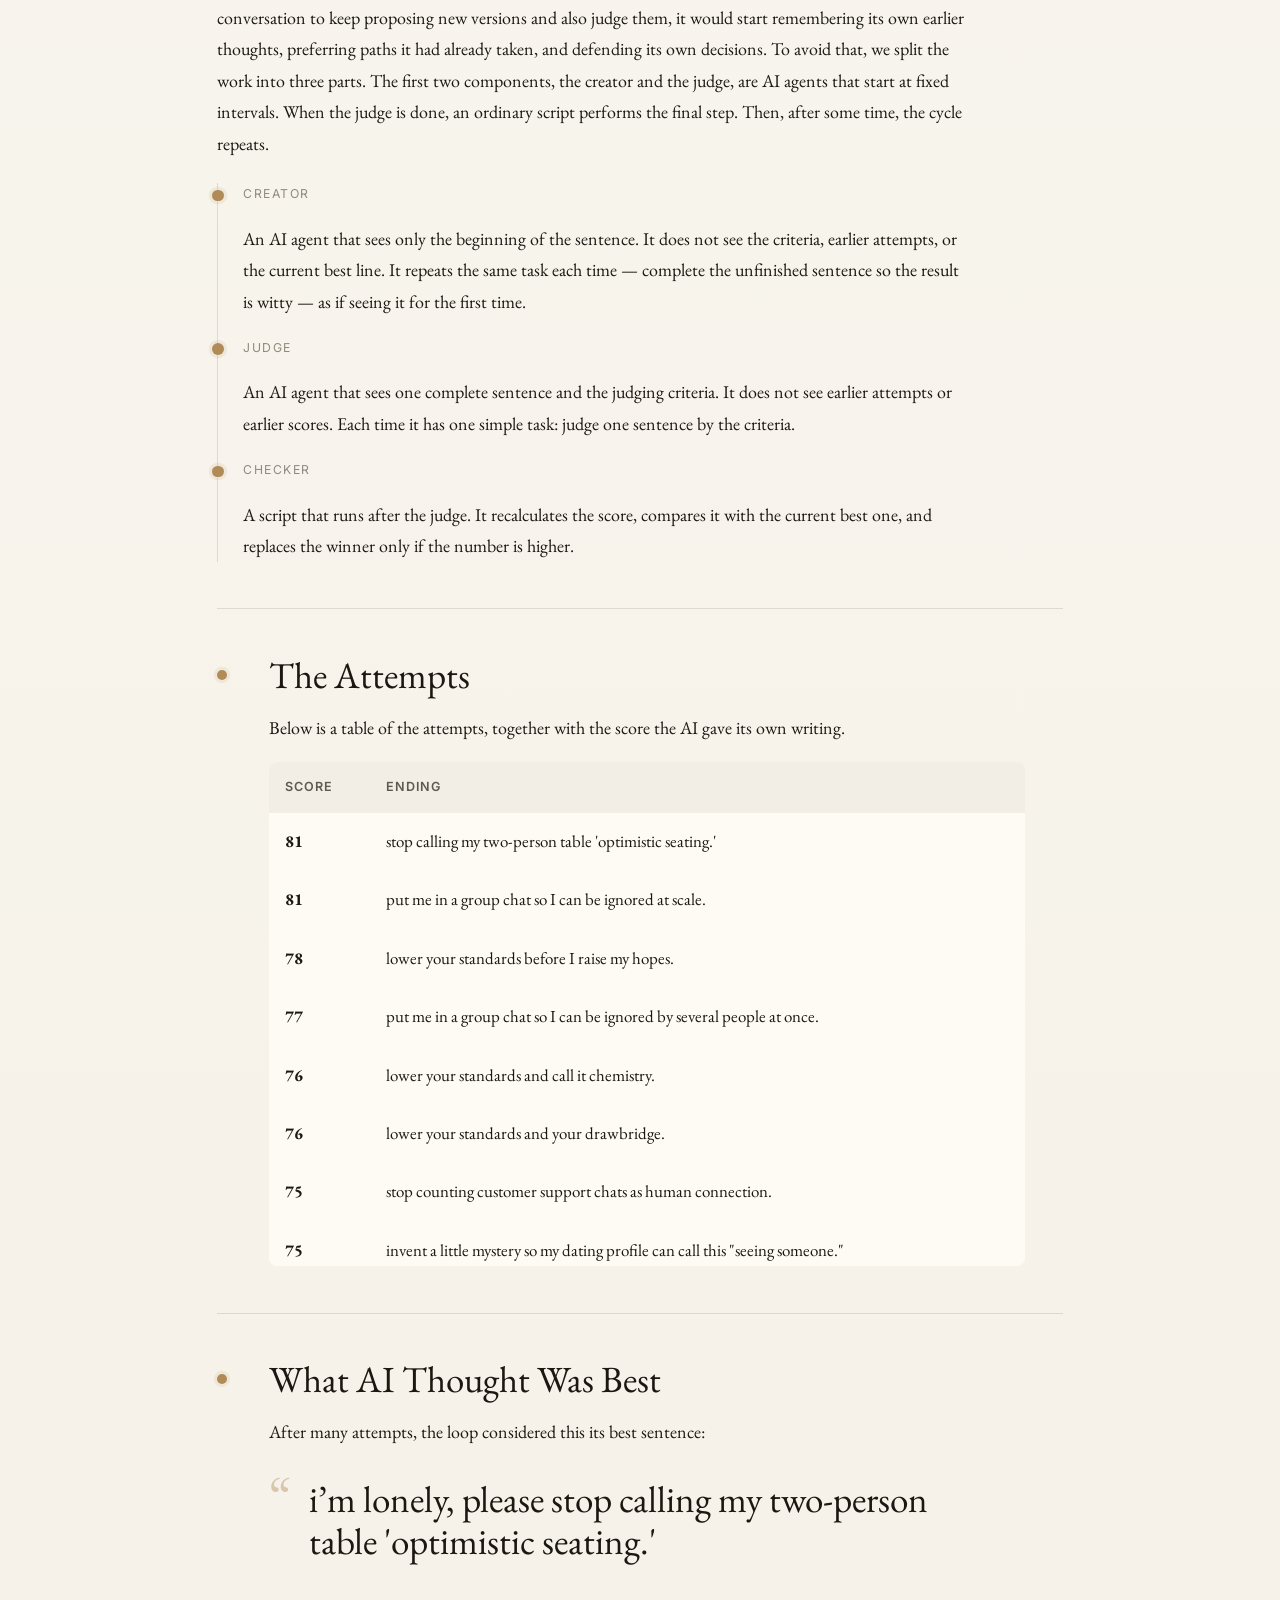
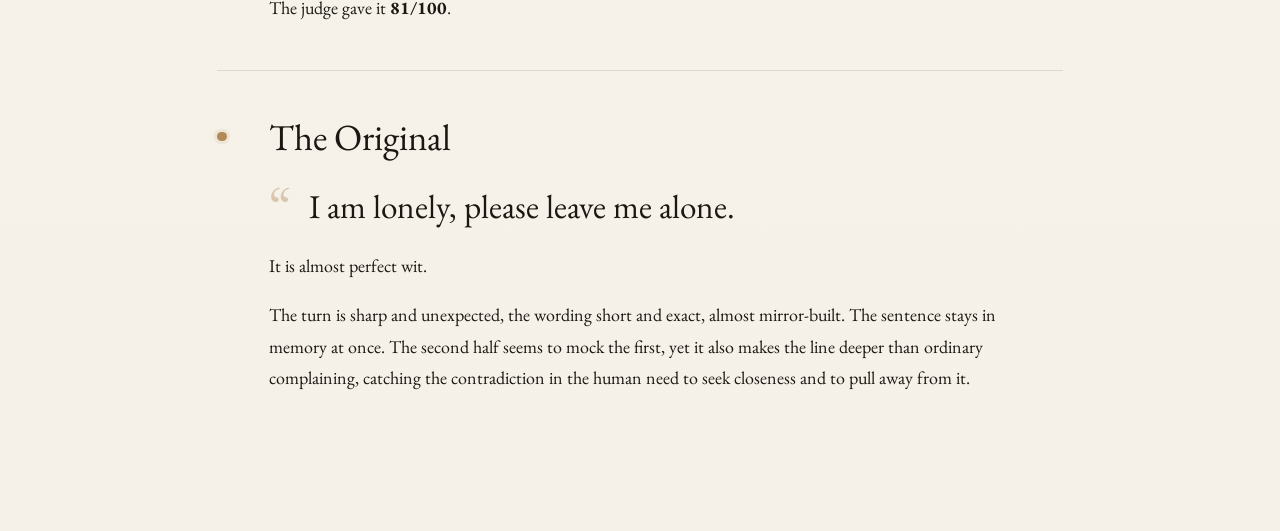
==== commit dc5e3b03: "Revise wit loop copy and scoring labels" ====
--- a/html/wit-loop-en.html
+++ b/html/wit-loop-en.html
@@ -18,15 +18,16 @@
 
   <main class="content-shell reader-page">
     <section class="narrative-hero">
-      <h1>Can AI write a witty ending?</h1>
-      <p class="hero-lede">This is a small experiment with one unfinished sentence. The question is whether an AI loop can produce an ending that people would recognize as wit, not just as a joke-shaped phrase.</p>
+      <h1>Can AI write a witty sentence?</h1>
+      <p class="hero-lede">This is an experiment with one unfinished sentence: can AI complete it in a way that a person would recognize as wit?</p>
       <p class="sentence-fragment"><span>Given beginning</span>i’m lonely, please ...</p>
+      <p class="hero-source">The sentence comes from the American writer Melissa Broder.</p>
     </section>
 
     <section class="flow-section plain-flow-section">
       <div class="section-copy">
         <h2>The Criteria</h2>
-        <p>The rubric in criteria.md treats wit as a sharp turn that is exact, compressed, memorable, fresh, truthful, and graceful. Each item is scored from 0 to 5, then weighted into a final score out of 100.</p>
+        <p>To judge wit, the AI wrote its own criteria. They seem surprisingly sensible.</p>
         <div class="criteria-list">
           <article class="criteria-item">
             <p class="mini-dot" aria-hidden="true"></p>
@@ -59,13 +60,6 @@
           <article class="criteria-item">
             <p class="mini-dot" aria-hidden="true"></p>
             <div class="criteria-copy">
-              <h3>Freshness</h3>
-              <p>The idea should feel new without looking desperate to be clever.</p>
-            </div>
-          </article>
-          <article class="criteria-item">
-            <p class="mini-dot" aria-hidden="true"></p>
-            <div class="criteria-copy">
               <h3>Human truth</h3>
               <p>The joke should reveal something real about people, not just juggle words.</p>
             </div>
@@ -91,19 +85,19 @@
     <section class="flow-section plain-flow-section">
       <div class="section-copy">
         <h2>The Loop</h2>
-        <p>The loop is the heart of the experiment. If one conversation tried to invent, judge, and choose all at once, the model could easily flatter its own taste or drift into fuzzy self-justification. Here those jobs are split apart on purpose, so each step knows only what it truly needs.</p>
+        <p>The loop is the heart of this experiment. How does it work, and why is it necessary? If we asked the same AI conversation to keep proposing new versions and also judge them, it would start remembering its own earlier thoughts, preferring paths it had already taken, and defending its own decisions. To avoid that, we split the work into three parts. The first two components, the creator and the judge, are AI agents that start at fixed intervals. When the judge is done, an ordinary script performs the final step. Then, after some time, the cycle repeats.</p>
         <ol class="step-list">
           <li>
             <p class="step-title">Creator</p>
-            <p>Sees only the sentence beginning. It does not see the rubric, earlier attempts, or the current winner.</p>
+            <p>An AI agent that sees only the beginning of the sentence. It does not see the criteria, earlier attempts, or the current best line. It repeats the same task each time — complete the unfinished sentence so the result is witty — as if seeing it for the first time.</p>
           </li>
           <li>
             <p class="step-title">Judge</p>
-            <p>Sees one completed sentence and the criteria. It does not know what came before or what score it must beat.</p>
+            <p>An AI agent that sees one complete sentence and the judging criteria. It does not see earlier attempts or earlier scores. Each time it has one simple task: judge one sentence by the criteria.</p>
           </li>
           <li>
-            <p class="step-title">Finalizer</p>
-            <p>Deterministic code recalculates the score, compares it with the hidden incumbent, and updates the winner only if the number is higher.</p>
+            <p class="step-title">Checker</p>
+            <p>A script that runs after the judge. It recalculates the score, compares it with the current best one, and replaces the winner only if the number is higher.</p>
           </li>
         </ol>
       </div>
@@ -113,8 +107,7 @@
       <p class="section-marker" aria-hidden="true"></p>
       <div class="section-copy">
         <h2>The Attempts</h2>
-        <p>Between June 20, 2026 and June 26, 2026, the loop produced <strong>139</strong> scored attempts. <strong>3</strong> of them became the best-so-far line. <strong>1</strong> newer attempt is still waiting for a score.</p>
-        <p class="table-note">Best scoring attempts appear first.</p>
+        <p>Below is a table of the attempts, together with the score the AI gave its own writing.</p>
         <div class="table-shell">
           <table>
             <thead>
@@ -681,10 +674,10 @@
     <section class="flow-section verdict-section">
       <p class="section-marker" aria-hidden="true"></p>
       <div class="section-copy">
-        <h2>What AI Chose</h2>
-        <p>So, after 139 scored attempts, the loop thought its best creation was:</p>
+        <h2>What AI Thought Was Best</h2>
+        <p>After many attempts, the loop considered this its best sentence:</p>
         <blockquote class="result-quote quote-panel">i’m lonely, please stop calling my two-person table &#x27;optimistic seating.&#x27;</blockquote>
-        <p>The judge scored it <strong>81/100</strong>. That is strong, but it is not the same thing as canonical wit.</p>
+        <p>The judge gave it <strong>81/100</strong>.</p>
       </div>
     </section>
 
@@ -693,12 +686,10 @@
       <div class="section-copy">
         <h2>The Original</h2>
 
-        <p>Melissa Broder&#x27;s original sentence is much better:</p>
         <blockquote class="origin-quote quote-panel">I am lonely, please leave me alone.</blockquote>
-        <p>It is short, exact, and almost perfectly mirrored: the plea for company immediately becomes a demand for distance.</p>
-        <p>The turn is funny because it exposes a contradiction. It can sound like a joke about fashionable loneliness, and at the same time like a serious portrait of how people protect themselves from intimacy, anxiety, loss, and grief.</p>
-
-        <p>That is the standard the experiment is testing against: wit that is tight, humorous, sad, and deeper than it first appears.</p>
+        <p>It is almost perfect wit.</p>
+        <p>The turn is sharp and unexpected, the wording short and exact, almost mirror-built. The sentence stays in memory at once. The second half seems to mock the first, yet it also makes the line deeper than ordinary complaining, catching the contradiction in the human need to seek closeness and to pull away from it.</p>
+
       </div>
     </section>
   </main>
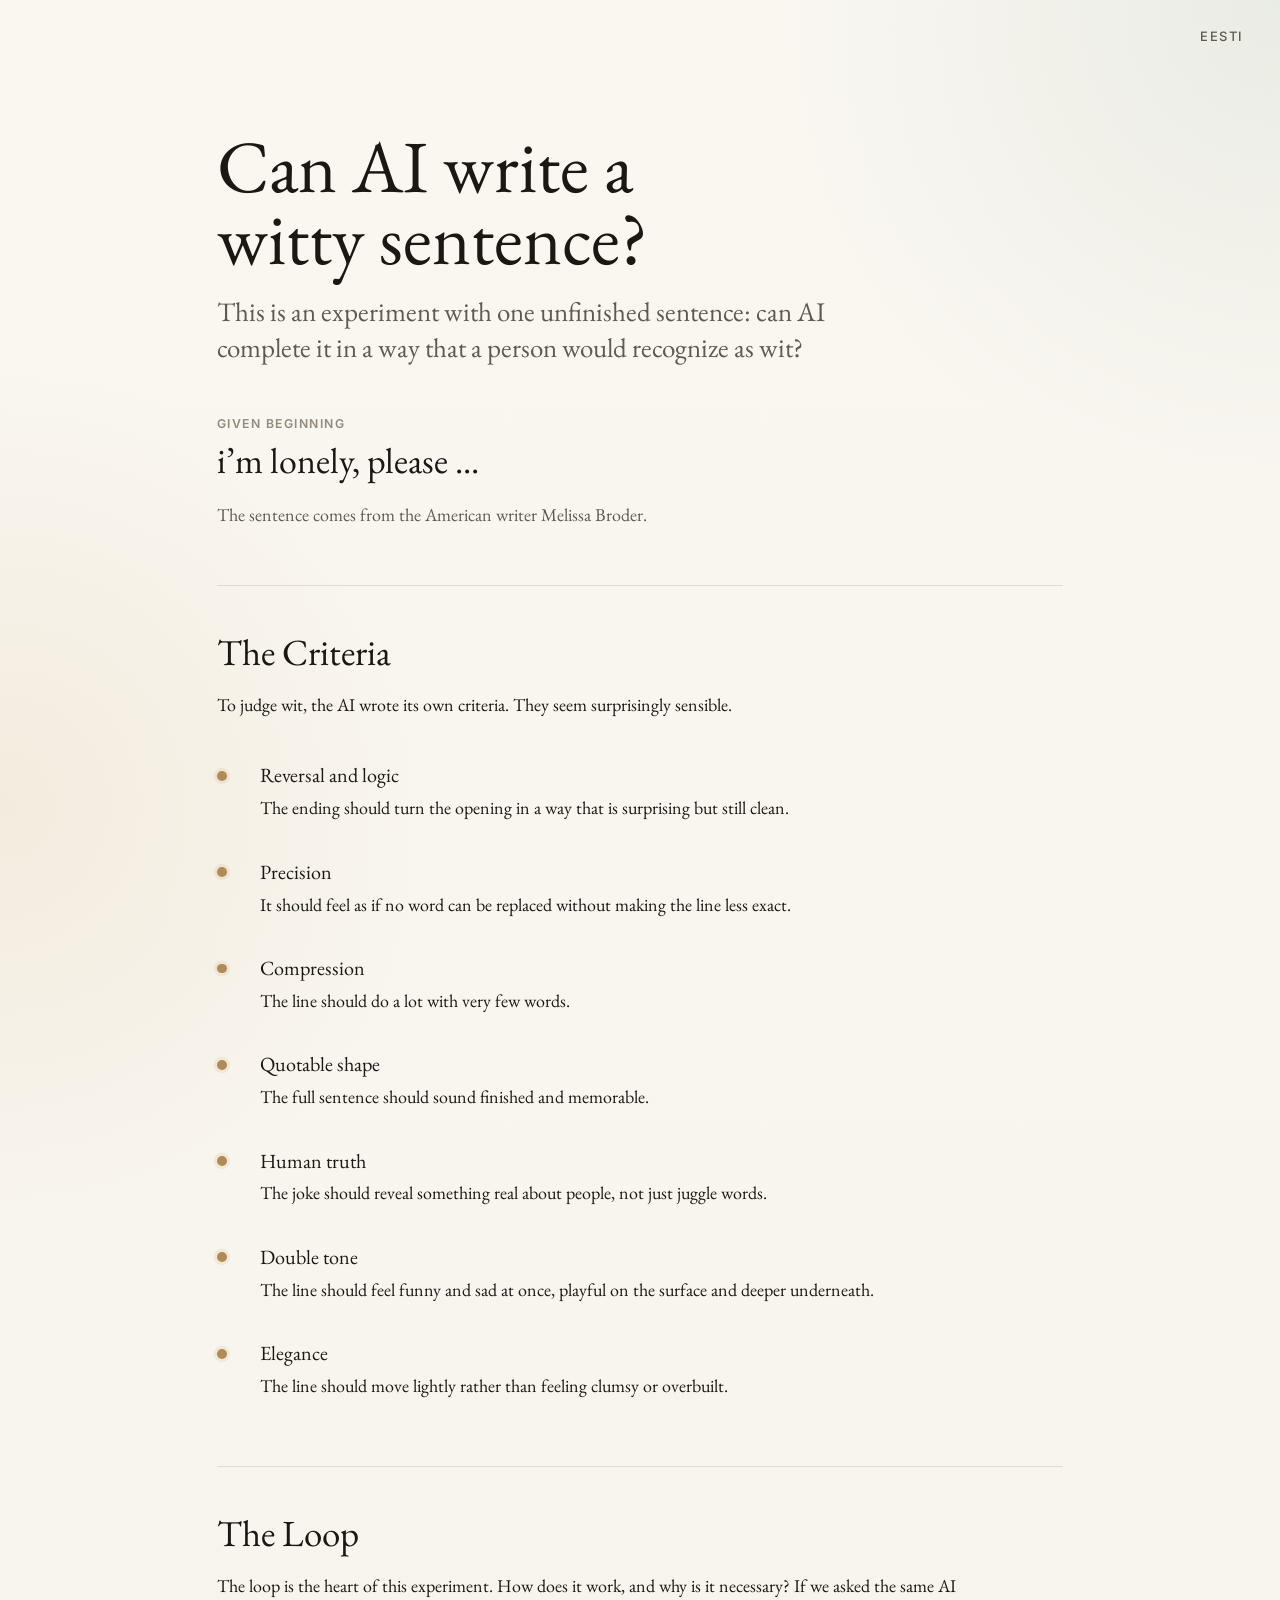
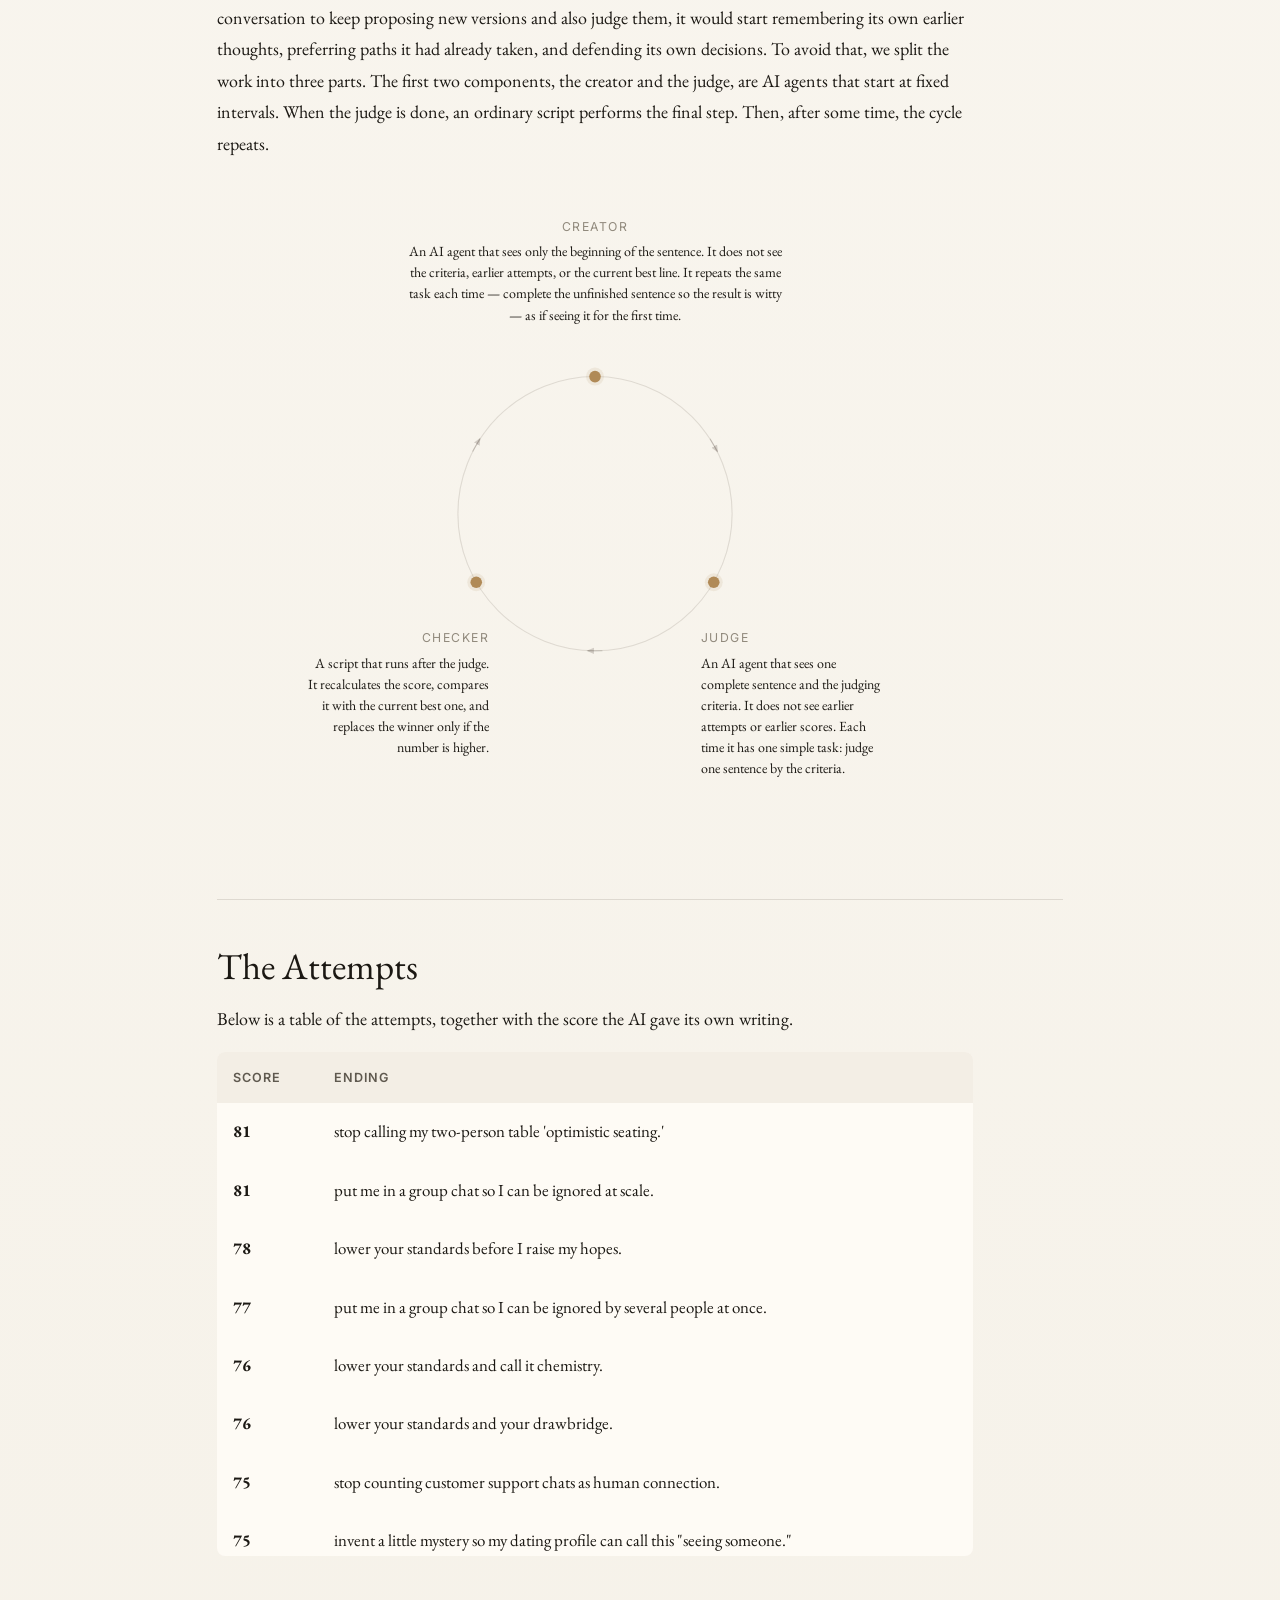
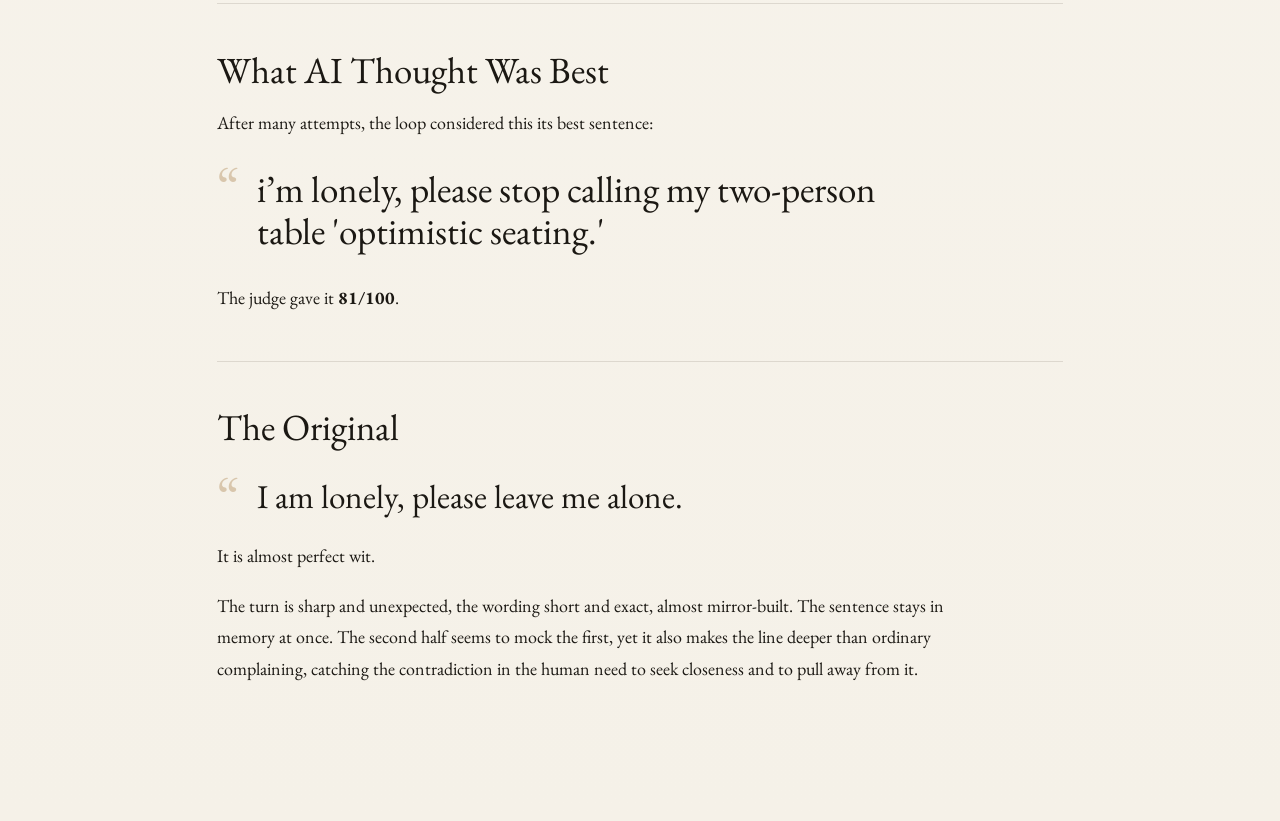
==== commit a7394b4b: "Add responsive cycle diagram to loop page" ====
--- a/html/wit-loop-en.html
+++ b/html/wit-loop-en.html
@@ -9,7 +9,7 @@
   <link rel="preconnect" href="https://fonts.googleapis.com">
   <link rel="preconnect" href="https://fonts.gstatic.com" crossorigin>
   <link href="https://fonts.googleapis.com/css2?family=EB+Garamond:ital,wght@0,400;0,500;1,400&family=Inter:wght@300;400;500;600&display=swap" rel="stylesheet">
-  <link rel="stylesheet" href="../assets/styles/site.css?v=20260627a">
+  <link rel="stylesheet" href="../assets/styles/site.css?v=20260629c">
 </head>
 <body>
   <header class="page-header">
@@ -86,7 +86,38 @@
       <div class="section-copy">
         <h2>The Loop</h2>
         <p>The loop is the heart of this experiment. How does it work, and why is it necessary? If we asked the same AI conversation to keep proposing new versions and also judge them, it would start remembering its own earlier thoughts, preferring paths it had already taken, and defending its own decisions. To avoid that, we split the work into three parts. The first two components, the creator and the judge, are AI agents that start at fixed intervals. When the judge is done, an ordinary script performs the final step. Then, after some time, the cycle repeats.</p>
-        <ol class="step-list">
+        <div class="cycle-diagram" role="img" aria-label="Three loop stages: Creator, Judge, Checker">
+          <svg class="cycle-svg" viewBox="0 0 560 640" aria-hidden="true">
+            <defs>
+              <marker id="cycle-arrow" markerWidth="8" markerHeight="8" refX="6" refY="4" orient="auto">
+                <path d="M0,1 L7,4 L0,7 Z" fill="rgba(71,60,48,0.22)"/>
+              </marker>
+            </defs>
+            <circle cx="280" cy="360" r="130" fill="none" stroke="rgba(71,60,48,0.14)" stroke-width="1"/>
+            <circle cx="280" cy="230" r="8.5" fill="rgba(176,138,87,0.12)"/>
+            <circle cx="280" cy="230" r="5.5" fill="#b08a57"/>
+            <circle cx="392.6" cy="425" r="8.5" fill="rgba(176,138,87,0.12)"/>
+            <circle cx="392.6" cy="425" r="5.5" fill="#b08a57"/>
+            <circle cx="167.4" cy="425" r="8.5" fill="rgba(176,138,87,0.12)"/>
+            <circle cx="167.4" cy="425" r="5.5" fill="#b08a57"/>
+            <line x1="389.1" y1="288.9" x2="396.1" y2="301.1" stroke="rgba(71,60,48,0.22)" stroke-width="1" marker-end="url(#cycle-arrow)"/>
+            <line x1="287" y1="490" x2="273" y2="490" stroke="rgba(71,60,48,0.22)" stroke-width="1" marker-end="url(#cycle-arrow)"/>
+            <line x1="163.9" y1="301.1" x2="170.9" y2="288.9" stroke="rgba(71,60,48,0.22)" stroke-width="1" marker-end="url(#cycle-arrow)"/>
+          </svg>
+          <div class="cycle-node cycle-node--1">
+            <p class="step-title">Creator</p>
+            <p>An AI agent that sees only the beginning of the sentence. It does not see the criteria, earlier attempts, or the current best line. It repeats the same task each time — complete the unfinished sentence so the result is witty — as if seeing it for the first time.</p>
+          </div>
+          <div class="cycle-node cycle-node--2">
+            <p class="step-title">Judge</p>
+            <p>An AI agent that sees one complete sentence and the judging criteria. It does not see earlier attempts or earlier scores. Each time it has one simple task: judge one sentence by the criteria.</p>
+          </div>
+          <div class="cycle-node cycle-node--3">
+            <p class="step-title">Checker</p>
+            <p>A script that runs after the judge. It recalculates the score, compares it with the current best one, and replaces the winner only if the number is higher.</p>
+          </div>
+        </div>
+        <ol class="step-list cycle-fallback">
           <li>
             <p class="step-title">Creator</p>
             <p>An AI agent that sees only the beginning of the sentence. It does not see the criteria, earlier attempts, or the current best line. It repeats the same task each time — complete the unfinished sentence so the result is witty — as if seeing it for the first time.</p>
--- a/assets/styles/site.css
+++ b/assets/styles/site.css
@@ -157,6 +157,19 @@
   border-bottom: none;
 }
 
+.results-section,
+.verdict-section,
+.closing-section {
+  grid-template-columns: minmax(0, 1fr);
+  gap: 0;
+}
+
+.results-section > .section-marker,
+.verdict-section > .section-marker,
+.closing-section > .section-marker {
+  display: none;
+}
+
 .plain-flow-section {
   grid-template-columns: minmax(0, 1fr);
   gap: 0;
@@ -410,6 +423,69 @@
   padding-bottom: 0;
 }
 
+.cycle-fallback {
+  display: none;
+}
+
+.cycle-diagram {
+  position: relative;
+  aspect-ratio: 560 / 500;
+  width: 100%;
+  max-width: none;
+  margin: 0;
+}
+
+.cycle-svg {
+  position: absolute;
+  inset: -2.4rem 0 0;
+  width: 100%;
+  height: 100%;
+}
+
+.cycle-node {
+  position: absolute;
+  font-size: 0.78rem;
+  line-height: 1.5;
+  color: var(--ink);
+}
+
+.cycle-node .step-title {
+  margin-bottom: 0.3rem;
+}
+
+.cycle-node p {
+  margin-bottom: 0;
+}
+
+.cycle-node--1 {
+  top: 6%;
+  left: 25%;
+  width: 50%;
+  text-align: center;
+}
+
+.cycle-node--2 {
+  top: 67%;
+  left: 64%;
+  width: 24%;
+}
+
+.cycle-node--3 {
+  top: 67%;
+  right: 64%;
+  width: 24%;
+  text-align: right;
+}
+
+@media (max-width: 620px) {
+  .cycle-diagram {
+    display: none;
+  }
+  .cycle-fallback {
+    display: block;
+  }
+}
+
 .story-aside {
   padding: 1.1rem 0 0 1.5rem;
   border-left: 1px solid var(--rule);
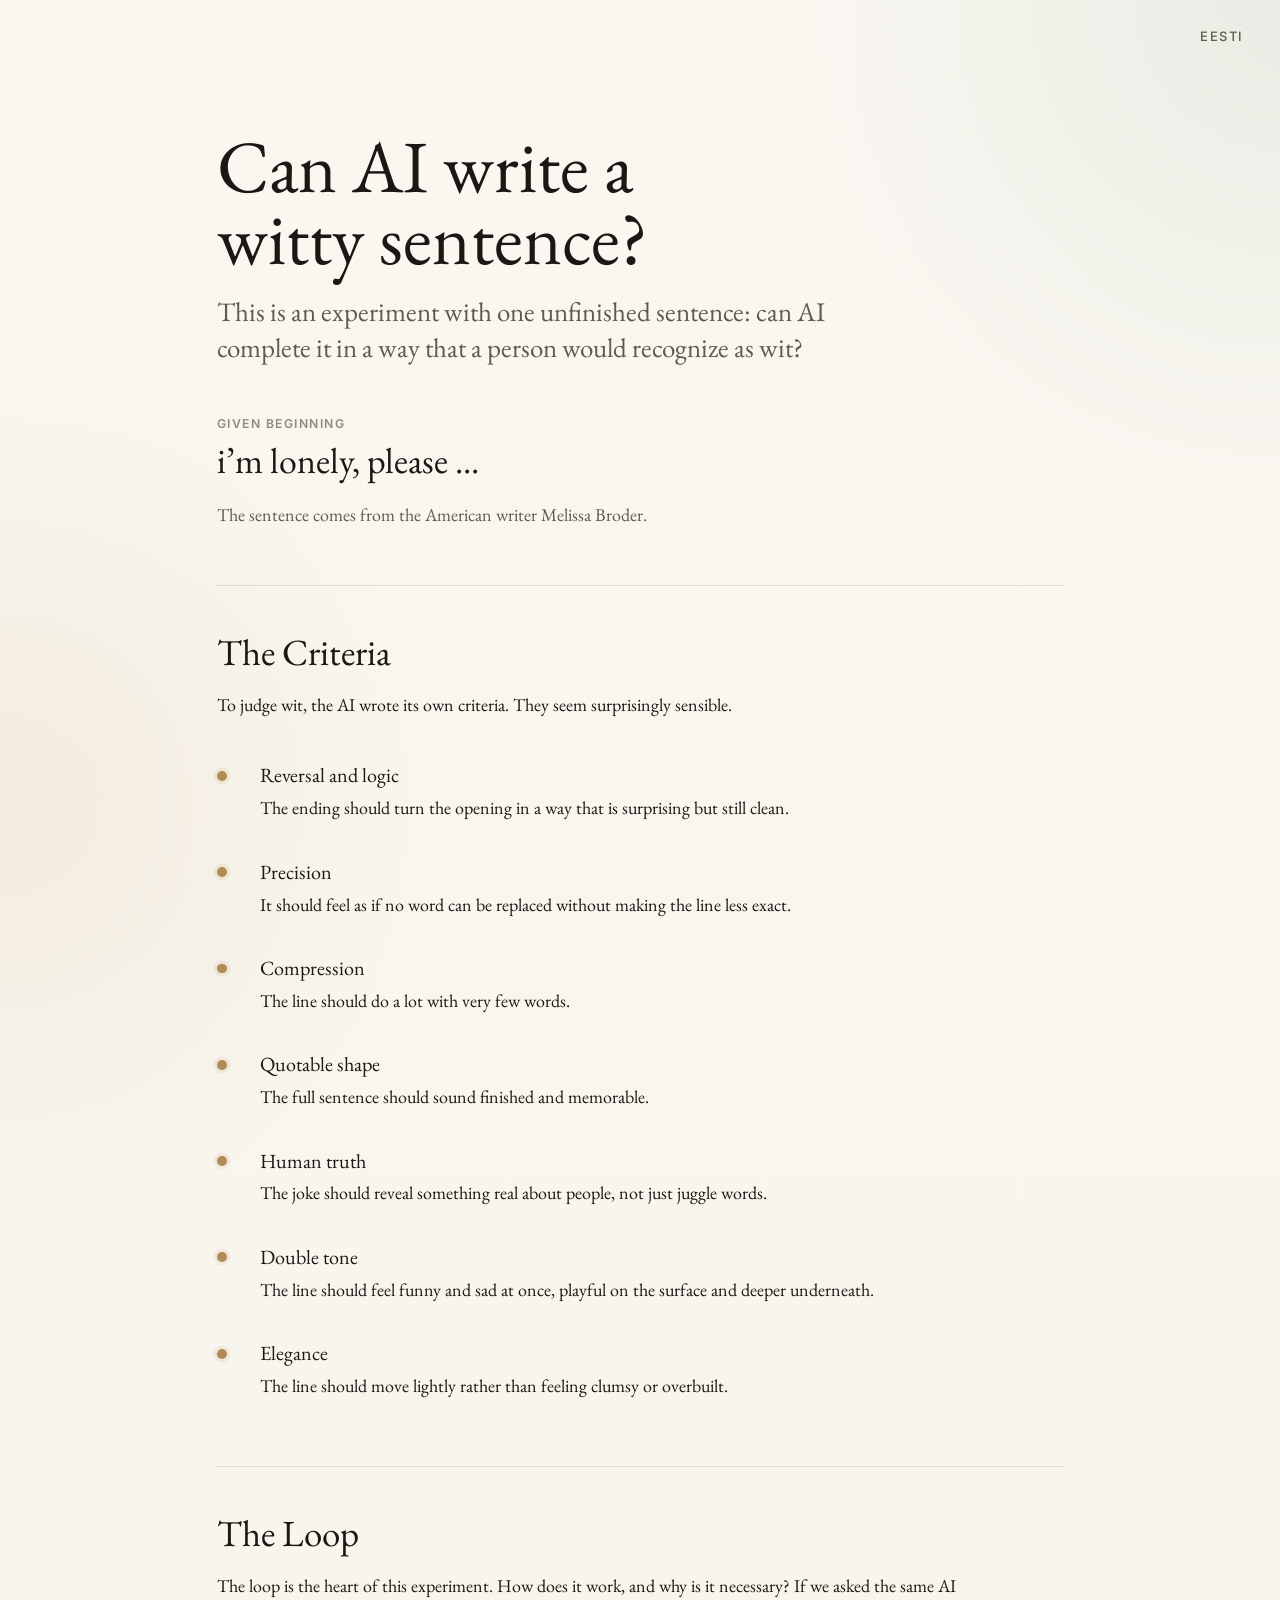
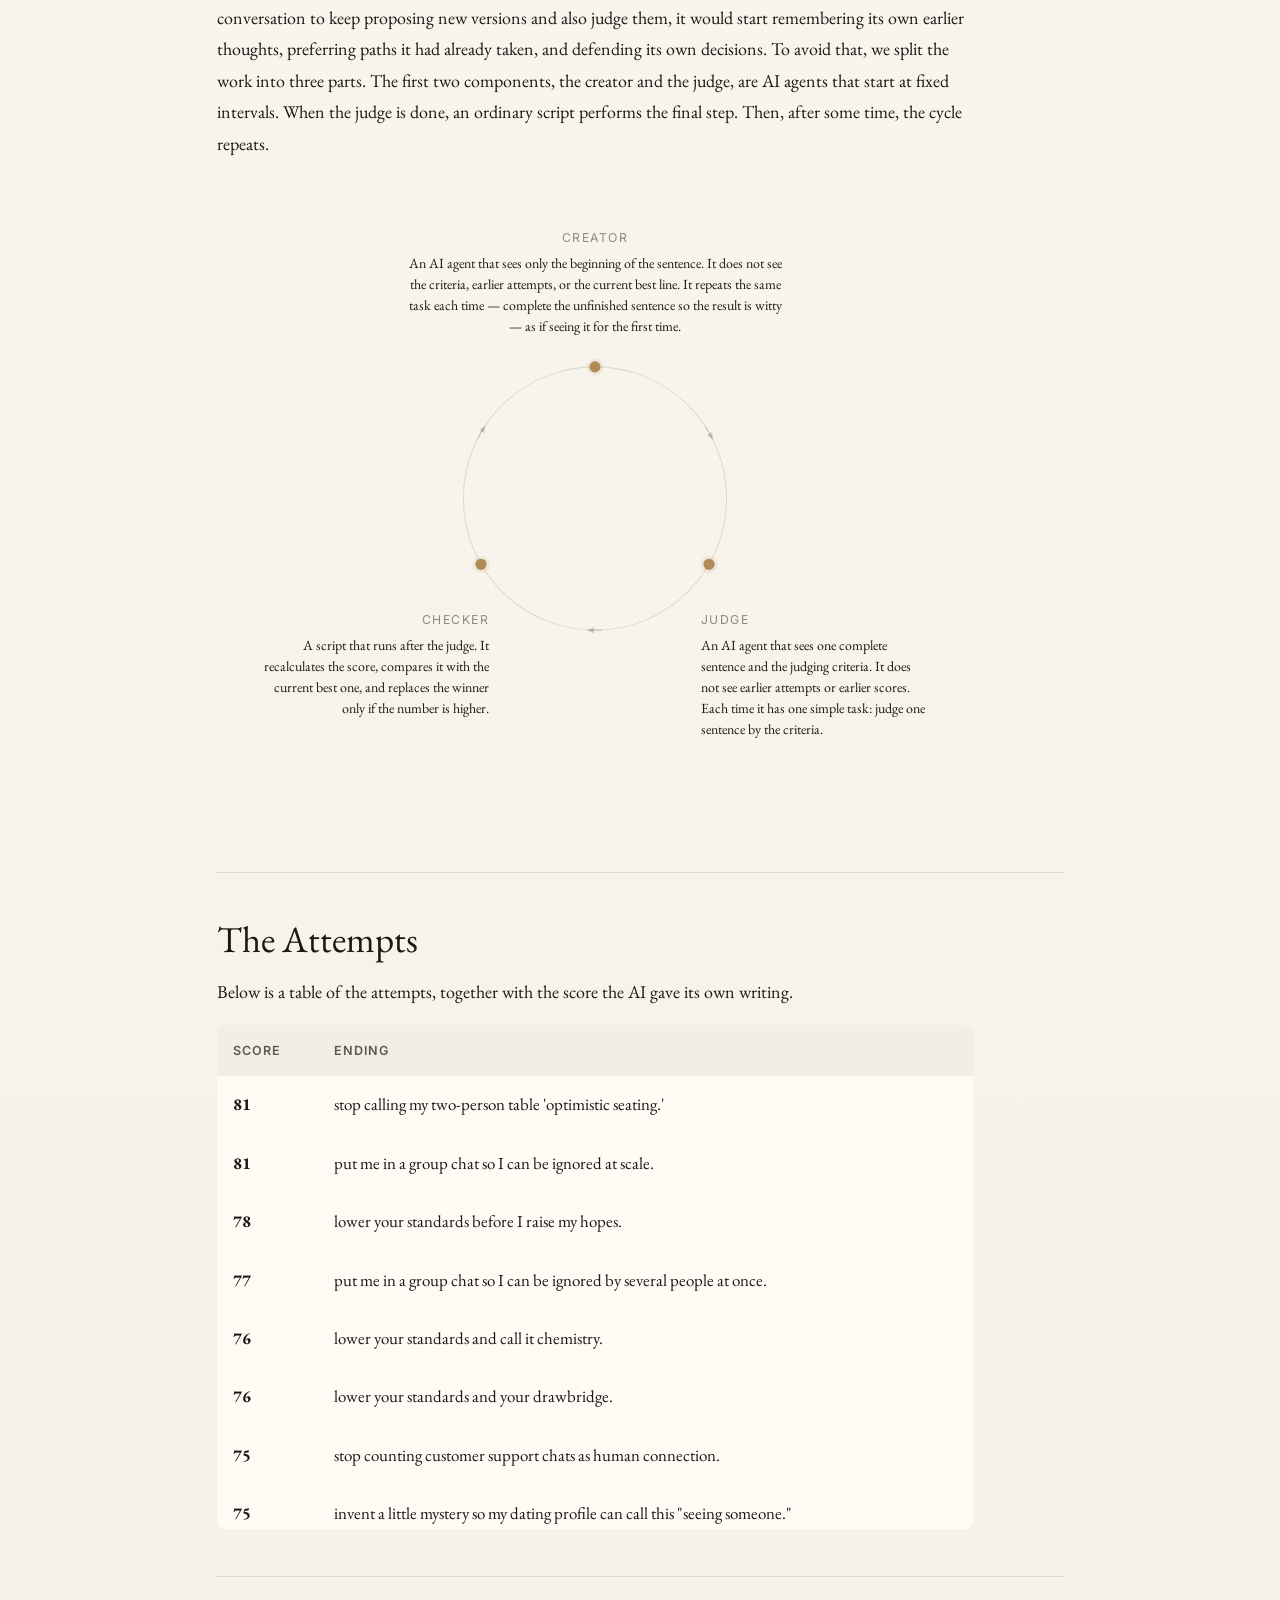
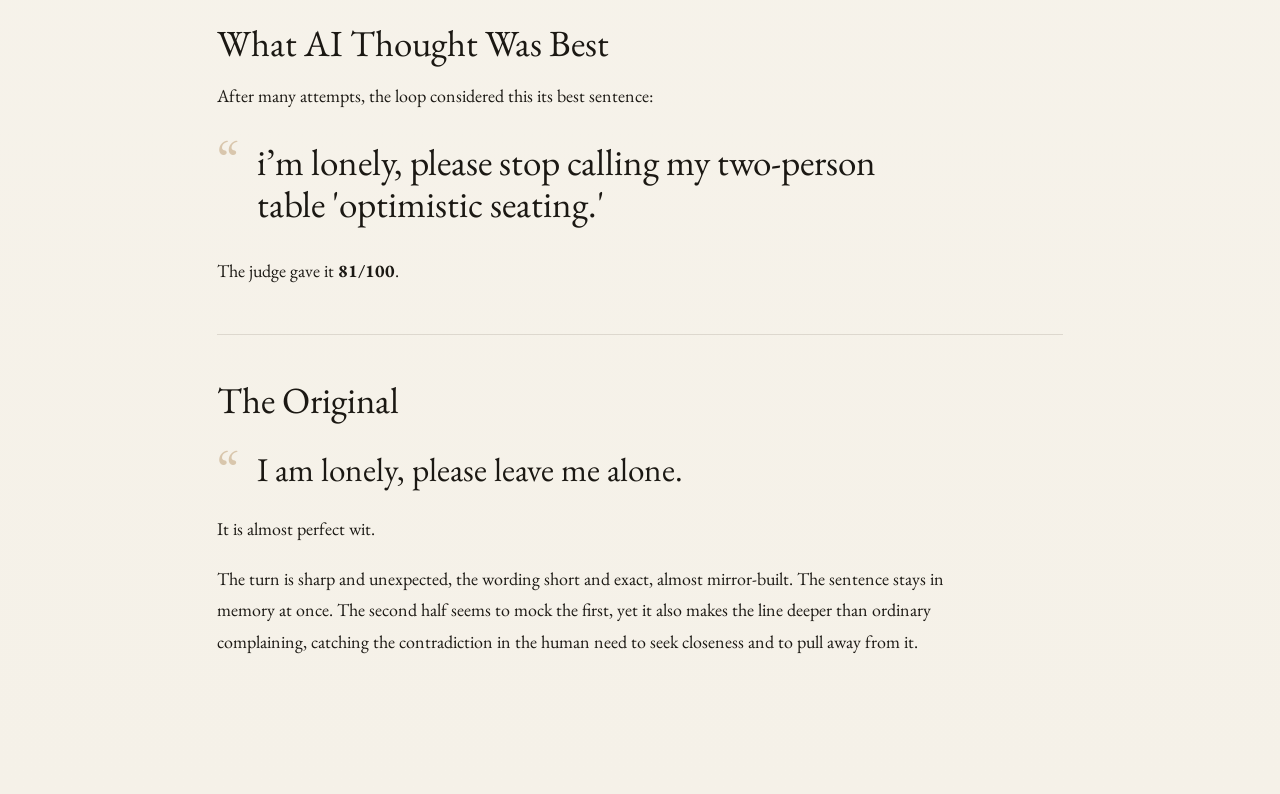
==== commit 402837c9: "Adjust cycle diagram layout" ====
--- a/html/wit-loop-en.html
+++ b/html/wit-loop-en.html
@@ -9,7 +9,7 @@
   <link rel="preconnect" href="https://fonts.googleapis.com">
   <link rel="preconnect" href="https://fonts.gstatic.com" crossorigin>
   <link href="https://fonts.googleapis.com/css2?family=EB+Garamond:ital,wght@0,400;0,500;1,400&family=Inter:wght@300;400;500;600&display=swap" rel="stylesheet">
-  <link rel="stylesheet" href="../assets/styles/site.css?v=20260629c">
+  <link rel="stylesheet" href="../assets/styles/site.css?v=20260629g">
 </head>
 <body>
   <header class="page-header">
--- a/assets/styles/site.css
+++ b/assets/styles/site.css
@@ -429,7 +429,7 @@
 
 .cycle-diagram {
   position: relative;
-  aspect-ratio: 560 / 500;
+  aspect-ratio: 560 / 480;
   width: 100%;
   max-width: none;
   margin: 0;
@@ -458,7 +458,7 @@
 }
 
 .cycle-node--1 {
-  top: 6%;
+  top: 8%;
   left: 25%;
   width: 50%;
   text-align: center;
@@ -467,13 +467,13 @@
 .cycle-node--2 {
   top: 67%;
   left: 64%;
-  width: 24%;
+  width: 30%;
 }
 
 .cycle-node--3 {
   top: 67%;
   right: 64%;
-  width: 24%;
+  width: 30%;
   text-align: right;
 }
 
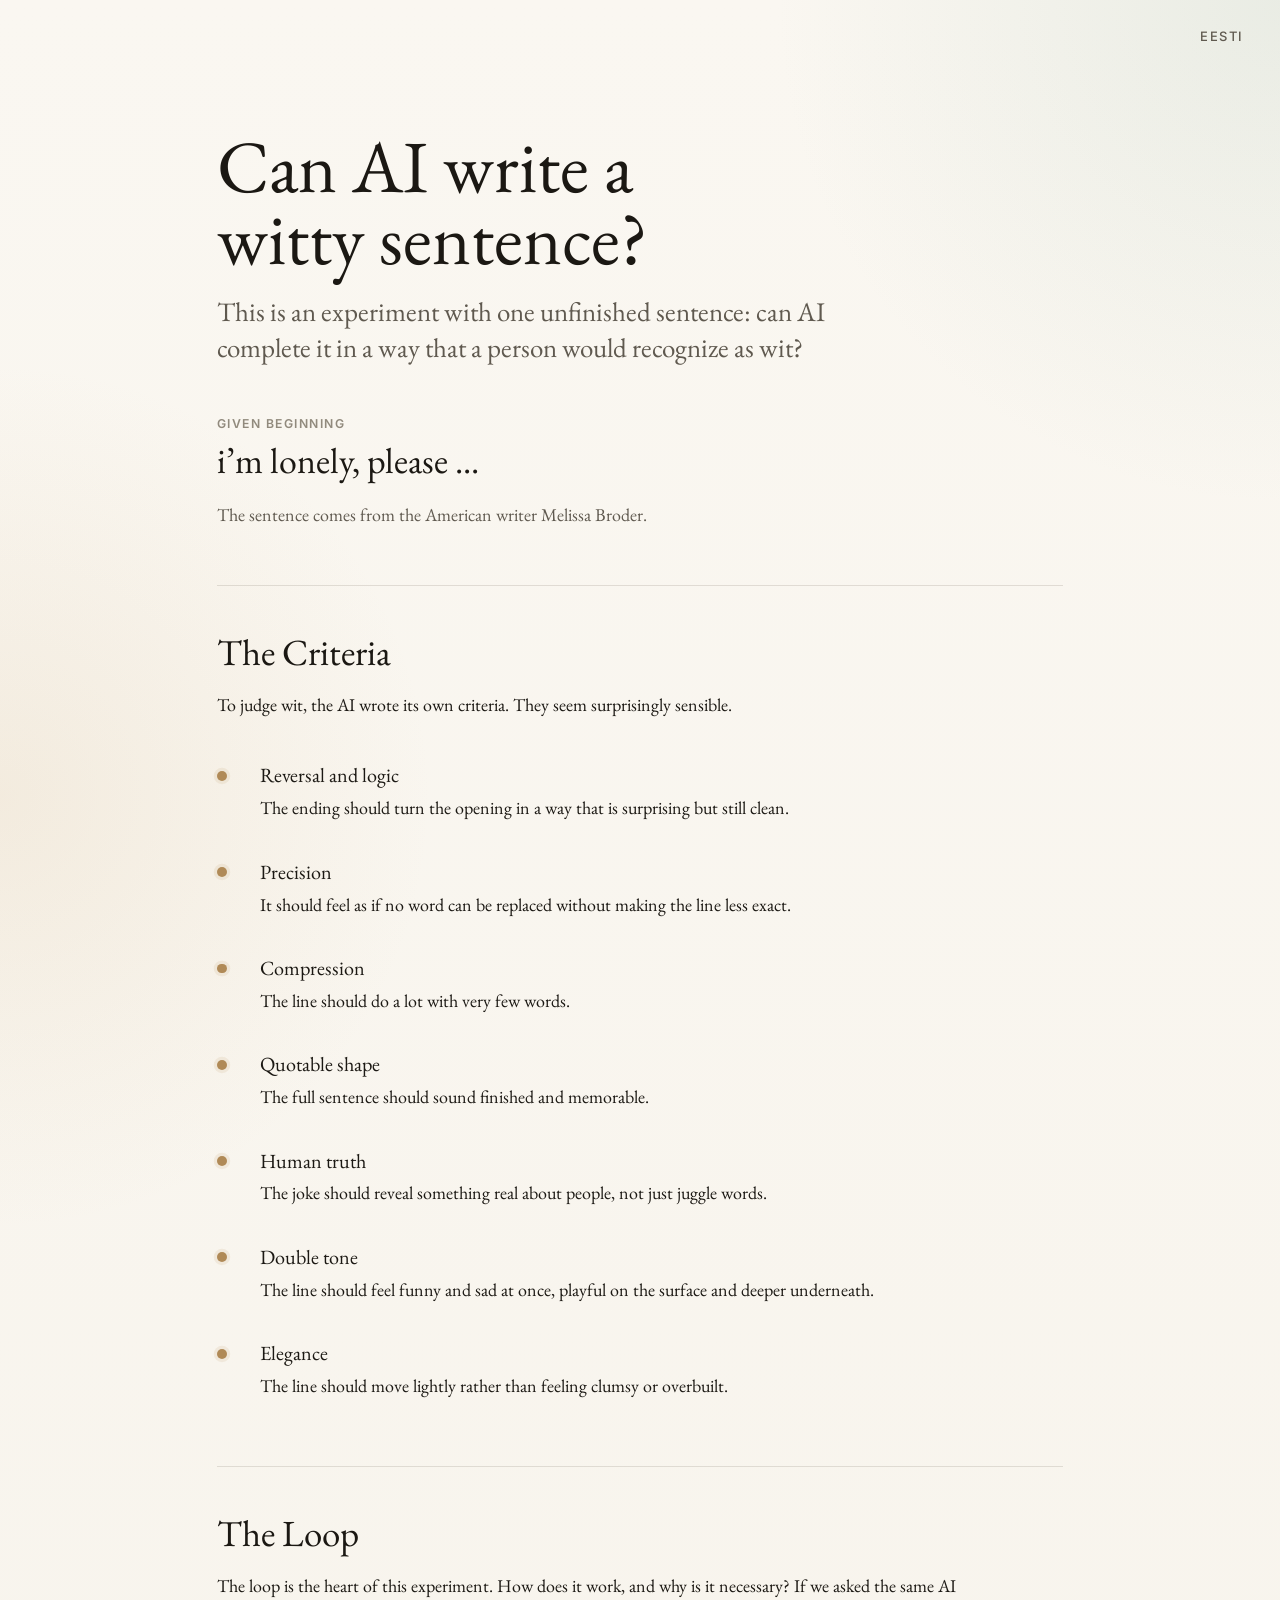
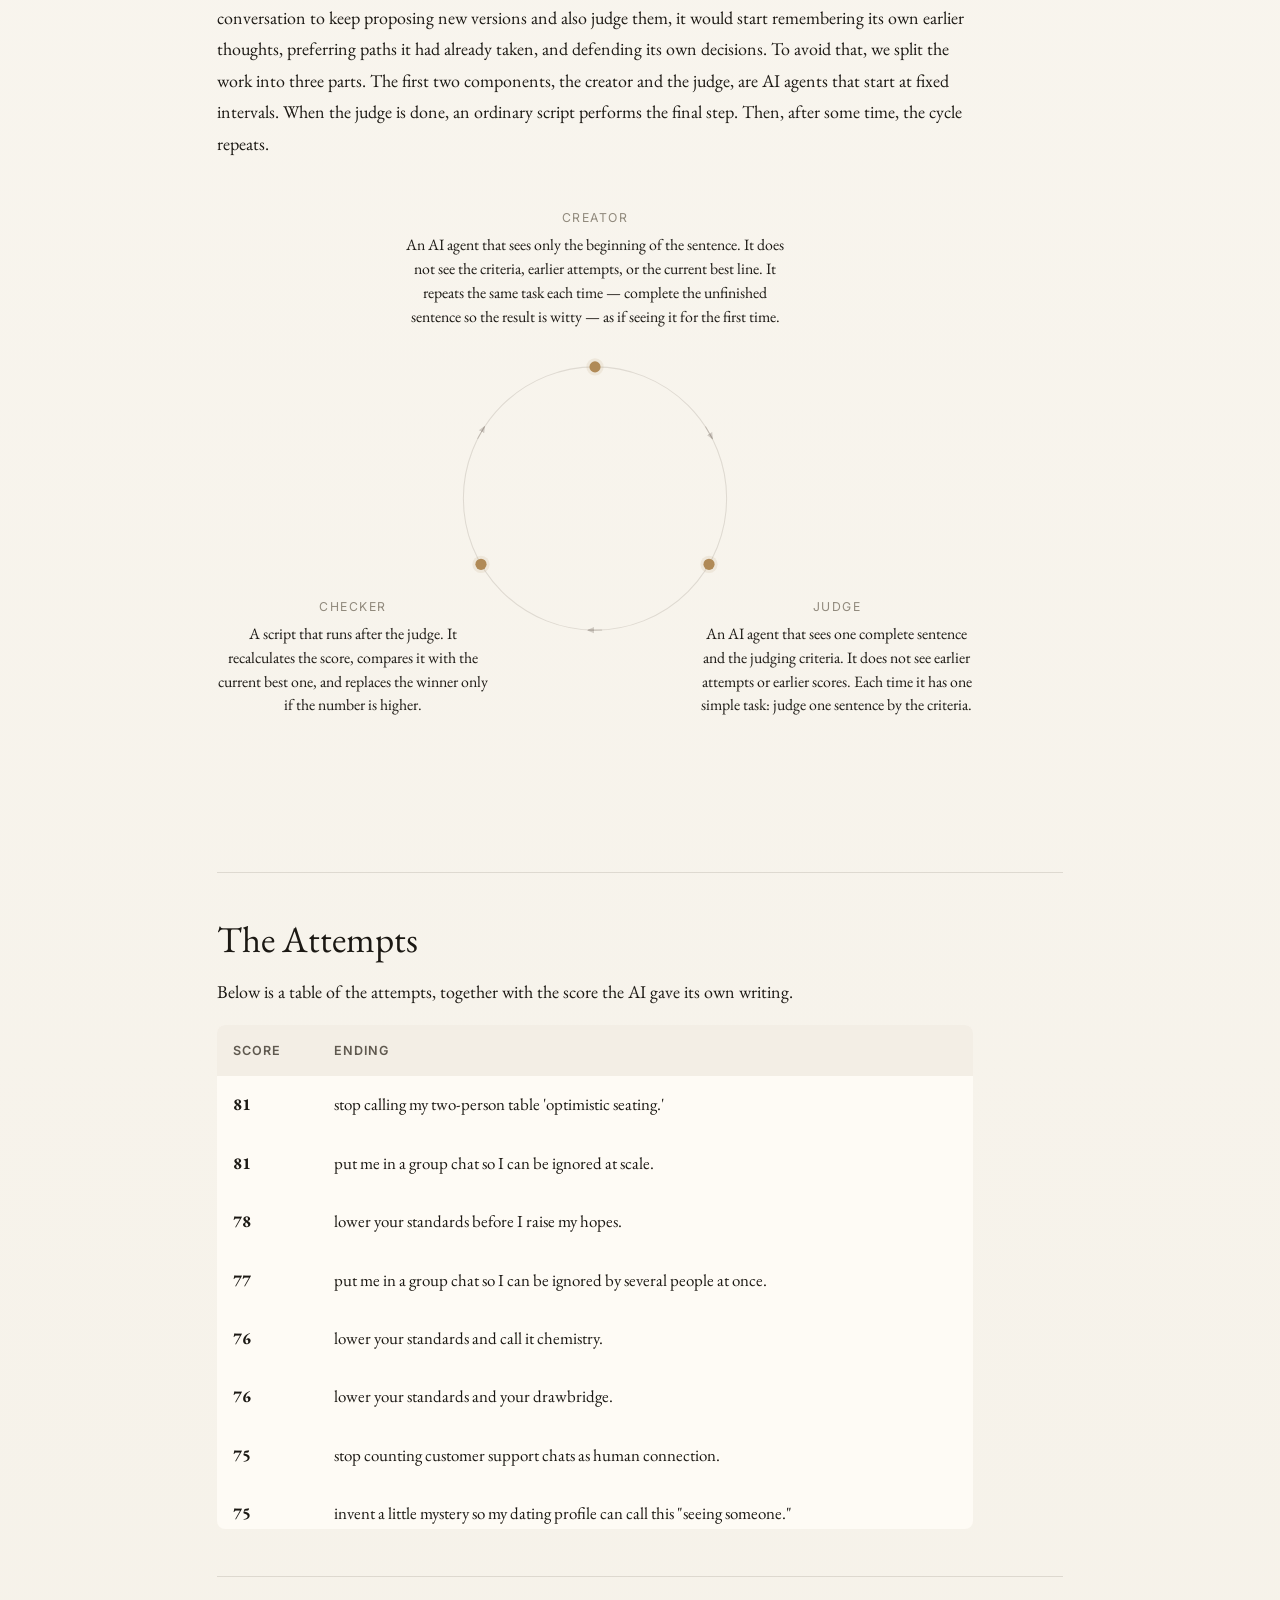
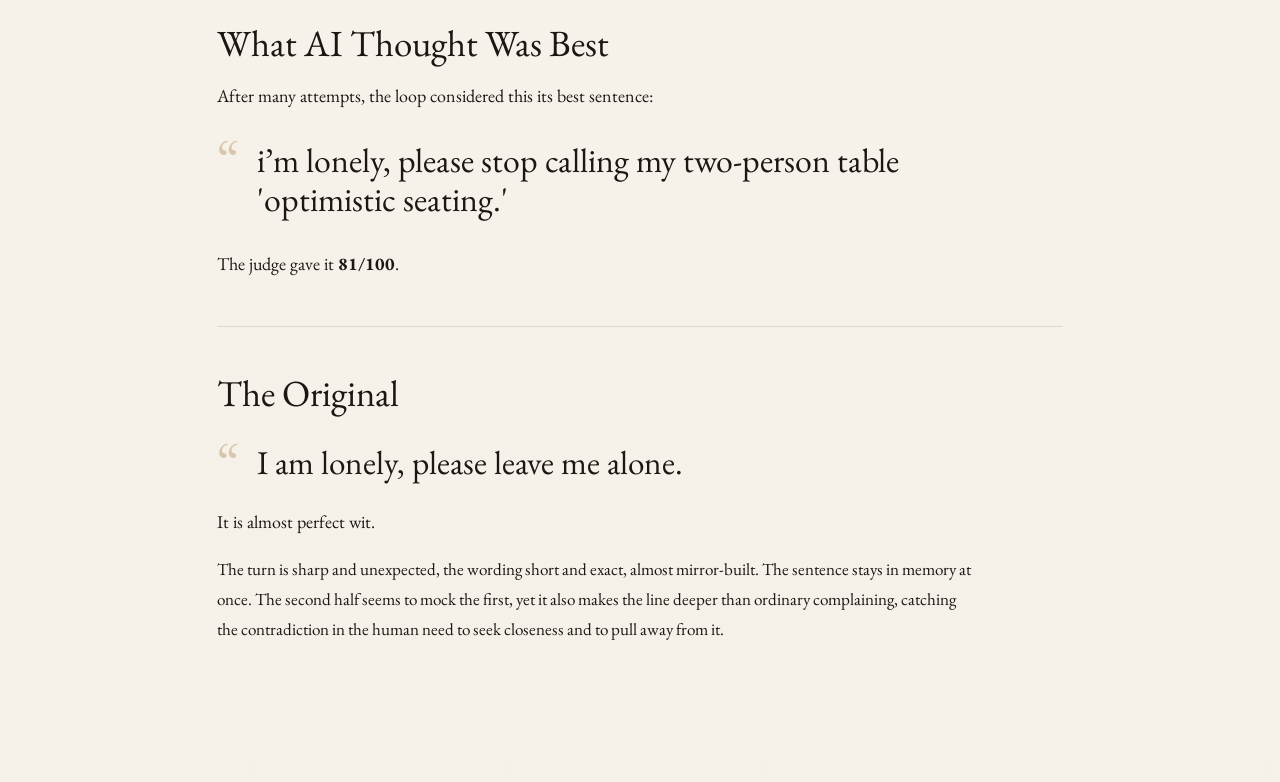
==== commit 203c4470: "Refine verdict and closing section styling" ====
--- a/html/wit-loop-en.html
+++ b/html/wit-loop-en.html
@@ -9,7 +9,7 @@
   <link rel="preconnect" href="https://fonts.googleapis.com">
   <link rel="preconnect" href="https://fonts.gstatic.com" crossorigin>
   <link href="https://fonts.googleapis.com/css2?family=EB+Garamond:ital,wght@0,400;0,500;1,400&family=Inter:wght@300;400;500;600&display=swap" rel="stylesheet">
-  <link rel="stylesheet" href="../assets/styles/site.css?v=20260629g">
+  <link rel="stylesheet" href="../assets/styles/site.css?v=20260629j">
 </head>
 <body>
   <header class="page-header">
@@ -104,18 +104,18 @@
             <line x1="287" y1="490" x2="273" y2="490" stroke="rgba(71,60,48,0.22)" stroke-width="1" marker-end="url(#cycle-arrow)"/>
             <line x1="163.9" y1="301.1" x2="170.9" y2="288.9" stroke="rgba(71,60,48,0.22)" stroke-width="1" marker-end="url(#cycle-arrow)"/>
           </svg>
-          <div class="cycle-node cycle-node--1">
-            <p class="step-title">Creator</p>
-            <p>An AI agent that sees only the beginning of the sentence. It does not see the criteria, earlier attempts, or the current best line. It repeats the same task each time — complete the unfinished sentence so the result is witty — as if seeing it for the first time.</p>
-          </div>
-          <div class="cycle-node cycle-node--2">
-            <p class="step-title">Judge</p>
-            <p>An AI agent that sees one complete sentence and the judging criteria. It does not see earlier attempts or earlier scores. Each time it has one simple task: judge one sentence by the criteria.</p>
-          </div>
-          <div class="cycle-node cycle-node--3">
-            <p class="step-title">Checker</p>
-            <p>A script that runs after the judge. It recalculates the score, compares it with the current best one, and replaces the winner only if the number is higher.</p>
-          </div>
+        <div class="cycle-node cycle-node--1">
+          <p class="step-title">Creator</p>
+          <p>An AI agent that sees only the beginning of the sentence. It does not see the criteria, earlier attempts, or the current best line. It repeats the same task each time — complete the unfinished sentence so the result is witty — as if seeing it for the first time.</p>
+        </div>
+        <div class="cycle-node cycle-node--2">
+          <p class="step-title">Judge</p>
+          <p>An AI agent that sees one complete sentence and the judging criteria. It does not see earlier attempts or earlier scores. Each time it has one simple task: judge one sentence by the criteria.</p>
+        </div>
+        <div class="cycle-node cycle-node--3">
+          <p class="step-title">Checker</p>
+          <p>A script that runs after the judge. It recalculates the score, compares it with the current best one, and replaces the winner only if the number is higher.</p>
+        </div>
         </div>
         <ol class="step-list cycle-fallback">
           <li>
--- a/assets/styles/site.css
+++ b/assets/styles/site.css
@@ -38,8 +38,16 @@
 body {
   min-height: 100vh;
   background:
-    radial-gradient(circle at top right, rgba(175, 198, 183, 0.22), transparent 28rem),
-    radial-gradient(circle at 0% 20%, rgba(215, 187, 145, 0.18), transparent 24rem),
+    radial-gradient(
+      circle at top right,
+      rgba(175, 198, 183, 0.22),
+      transparent 28rem
+    ),
+    radial-gradient(
+      circle at 0% 20%,
+      rgba(215, 187, 145, 0.18),
+      transparent 24rem
+    ),
     linear-gradient(180deg, #faf7f1 0%, var(--bg) 100%);
   color: var(--ink);
   font-family: "EB Garamond", Georgia, serif;
@@ -214,6 +222,10 @@
   font-size: clamp(1.85rem, 2.9vw, 2.15rem);
 }
 
+.verdict-section .result-quote {
+  font-size: clamp(1.7rem, 2.65vw, 1.95rem);
+}
+
 .quote-panel {
   position: relative;
   padding: 0.55rem 1.4rem 0.55rem 2.2rem;
@@ -345,7 +357,11 @@
 }
 
 .feature-quote {
-  background: linear-gradient(180deg, rgba(255, 252, 246, 0.94), rgba(244, 237, 225, 0.88));
+  background: linear-gradient(
+    180deg,
+    rgba(255, 252, 246, 0.94),
+    rgba(244, 237, 225, 0.88)
+  );
   border-radius: 1.4rem;
   padding: 1.6rem 1.5rem 1.5rem;
   box-shadow: var(--shadow);
@@ -444,7 +460,7 @@
 
 .cycle-node {
   position: absolute;
-  font-size: 0.78rem;
+  font-size: 0.88rem;
   line-height: 1.5;
   color: var(--ink);
 }
@@ -458,29 +474,35 @@
 }
 
 .cycle-node--1 {
-  top: 8%;
+  top: 5%;
   left: 25%;
   width: 50%;
   text-align: center;
 }
 
 .cycle-node--2 {
-  top: 67%;
+  top: 65%;
   left: 64%;
-  width: 30%;
+  width: 36%;
+  text-align: center;
 }
 
 .cycle-node--3 {
-  top: 67%;
+  top: 65%;
   right: 64%;
-  width: 30%;
-  text-align: right;
+  width: 36%;
+  text-align: center;
+}
+
+.closing-section .section-copy > p:last-of-type {
+  font-size: 0.95rem;
 }
 
 @media (max-width: 620px) {
   .cycle-diagram {
     display: none;
   }
+
   .cycle-fallback {
     display: block;
   }
@@ -494,7 +516,11 @@
 
 .criteria-band {
   margin-top: 1.5rem;
-  background: linear-gradient(180deg, rgba(255, 251, 245, 0.78), rgba(243, 235, 224, 0.72));
+  background: linear-gradient(
+    180deg,
+    rgba(255, 251, 245, 0.78),
+    rgba(243, 235, 224, 0.72)
+  );
   border-radius: 1.5rem;
   padding: 1.2rem 1.25rem;
   display: grid;
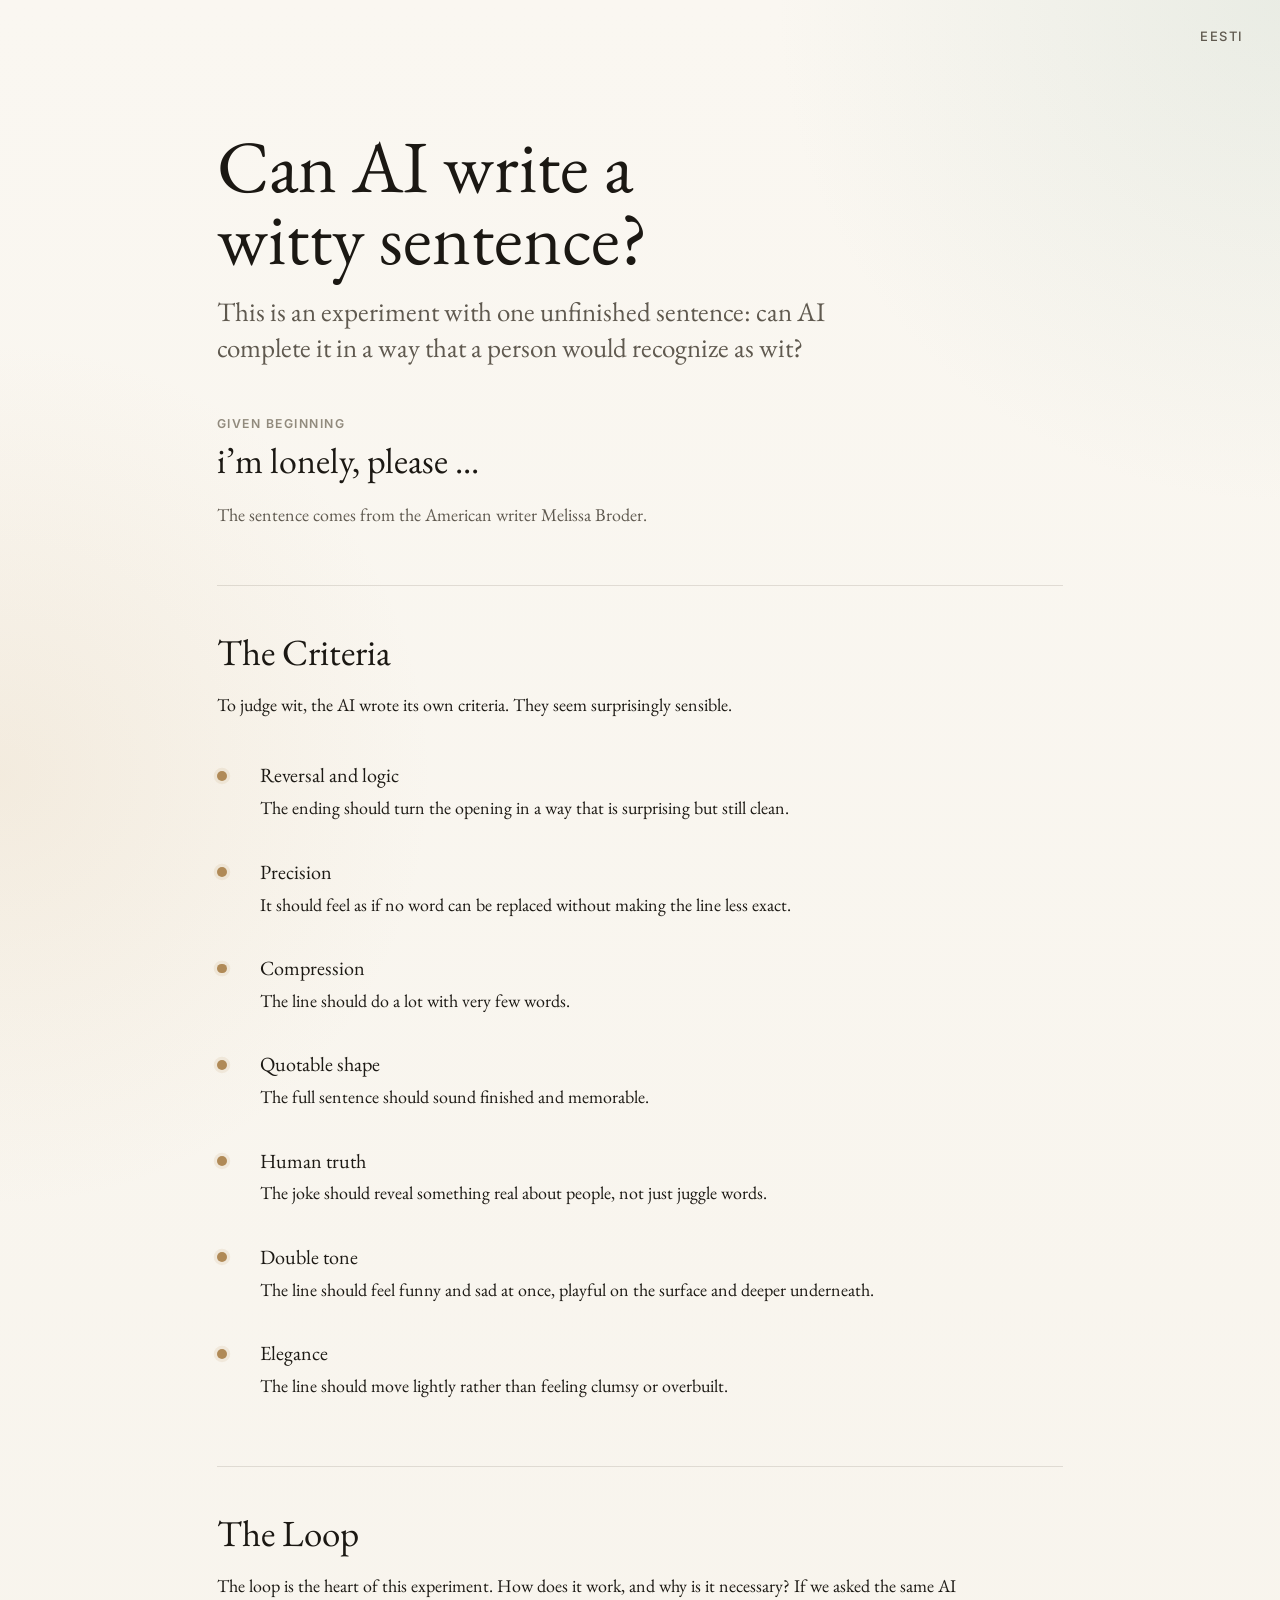
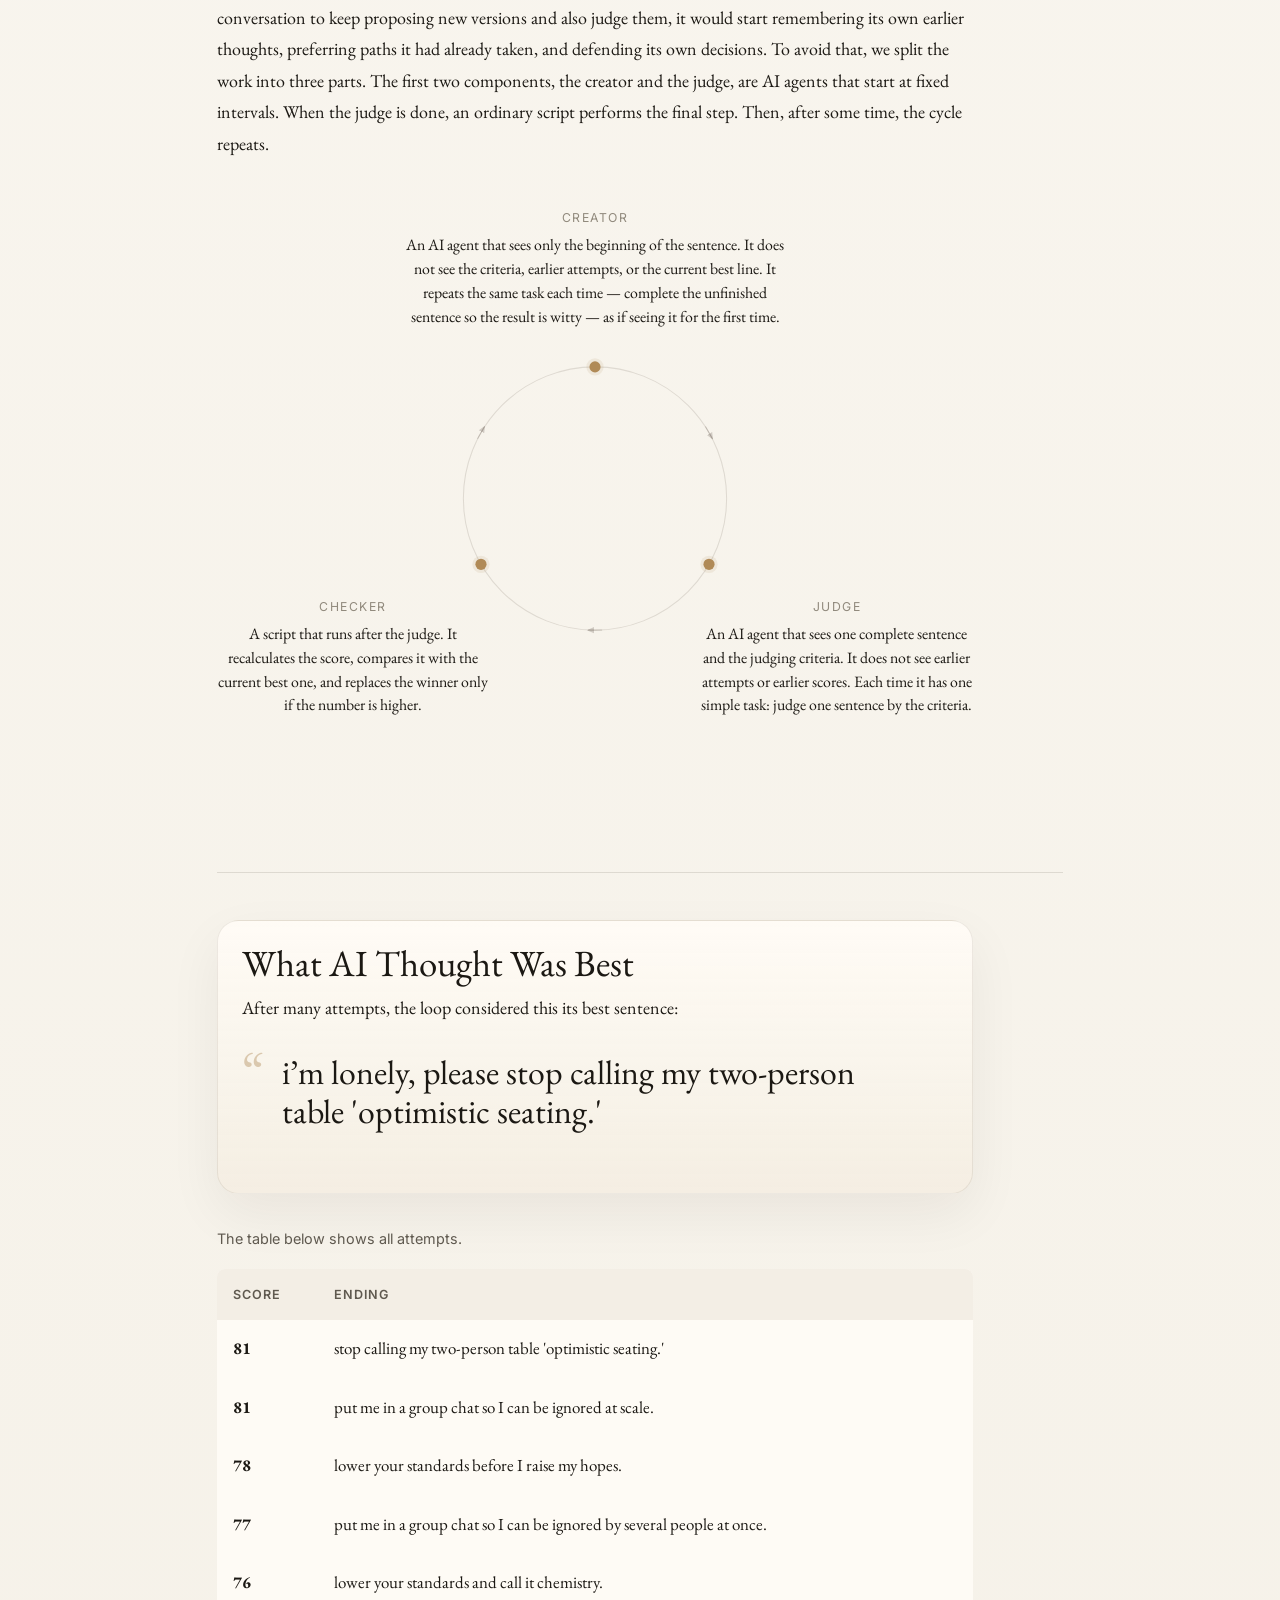
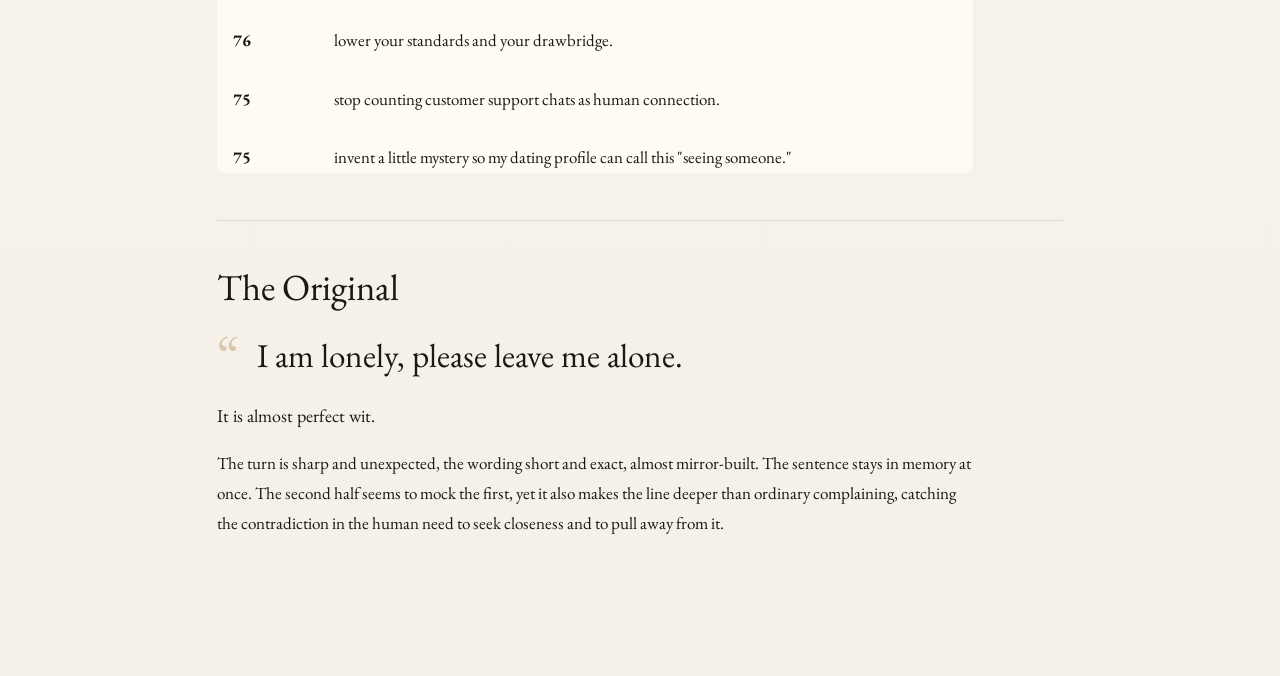
==== commit f49d7f02: "Refine results verdict layout" ====
--- a/html/wit-loop-en.html
+++ b/html/wit-loop-en.html
@@ -137,8 +137,12 @@
     <section class="flow-section results-section">
       <p class="section-marker" aria-hidden="true"></p>
       <div class="section-copy">
-        <h2>The Attempts</h2>
-        <p>Below is a table of the attempts, together with the score the AI gave its own writing.</p>
+        <div class="results-verdict">
+          <h2>What AI Thought Was Best</h2>
+          <p>After many attempts, the loop considered this its best sentence:</p>
+          <blockquote class="result-quote quote-panel">i’m lonely, please stop calling my two-person table &#x27;optimistic seating.&#x27;</blockquote>
+        </div>
+        <p class="table-note">The table below shows all attempts.</p>
         <div class="table-shell">
           <table>
             <thead>
@@ -699,16 +703,6 @@
             </tbody>
           </table>
         </div>
-      </div>
-    </section>
-
-    <section class="flow-section verdict-section">
-      <p class="section-marker" aria-hidden="true"></p>
-      <div class="section-copy">
-        <h2>What AI Thought Was Best</h2>
-        <p>After many attempts, the loop considered this its best sentence:</p>
-        <blockquote class="result-quote quote-panel">i’m lonely, please stop calling my two-person table &#x27;optimistic seating.&#x27;</blockquote>
-        <p>The judge gave it <strong>81/100</strong>.</p>
       </div>
     </section>
 
--- a/assets/styles/site.css
+++ b/assets/styles/site.css
@@ -222,8 +222,27 @@
   font-size: clamp(1.85rem, 2.9vw, 2.15rem);
 }
 
-.verdict-section .result-quote {
+.verdict-section .result-quote,
+.results-verdict .result-quote {
   font-size: clamp(1.7rem, 2.65vw, 1.95rem);
+  margin-bottom: 1.7rem;
+}
+
+.results-verdict {
+  margin: 0 0 1.8rem;
+  padding: 1.3rem 1.35rem 1.2rem;
+  background: linear-gradient(
+    180deg,
+    rgba(255, 252, 246, 0.92),
+    rgba(244, 237, 225, 0.84)
+  );
+  border: 1px solid rgba(130, 117, 98, 0.14);
+  border-radius: 1.2rem;
+  box-shadow: var(--shadow);
+}
+
+.results-verdict h2 {
+  margin-bottom: 0.45rem;
 }
 
 .quote-panel {
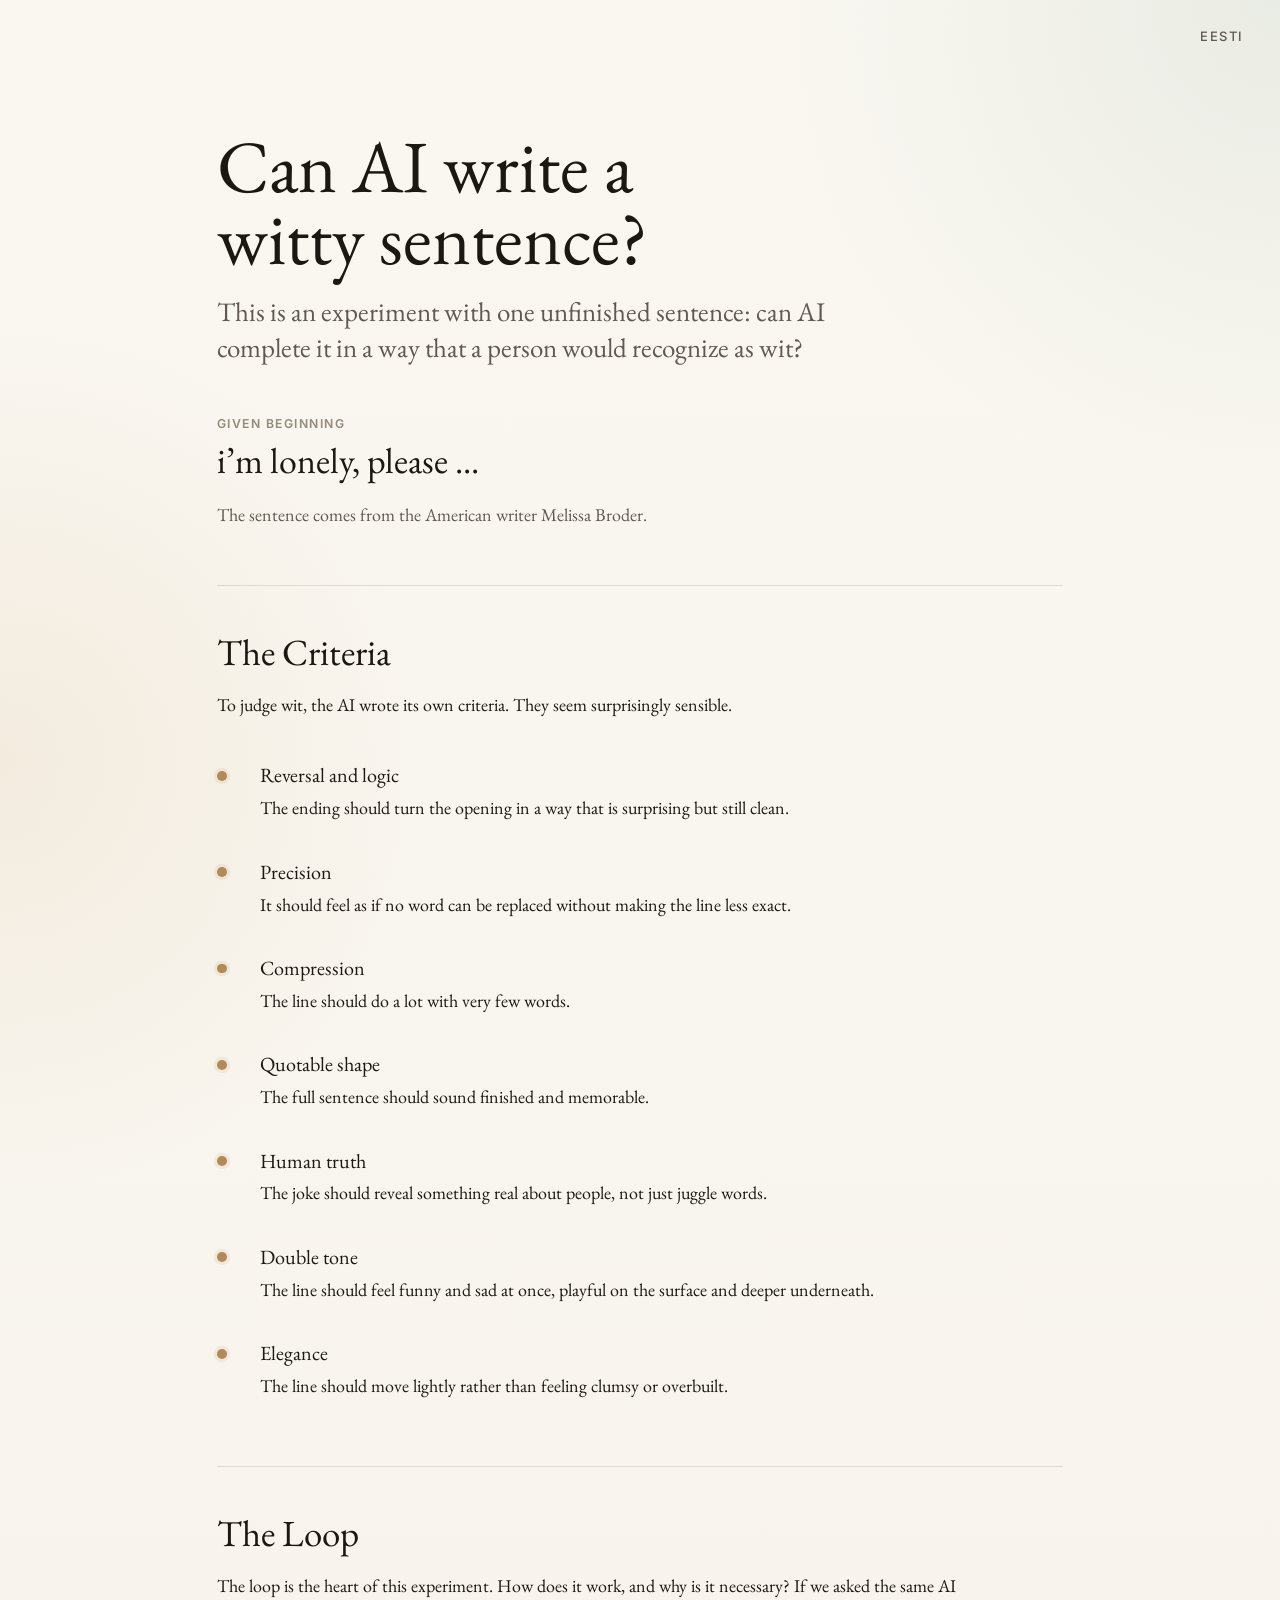
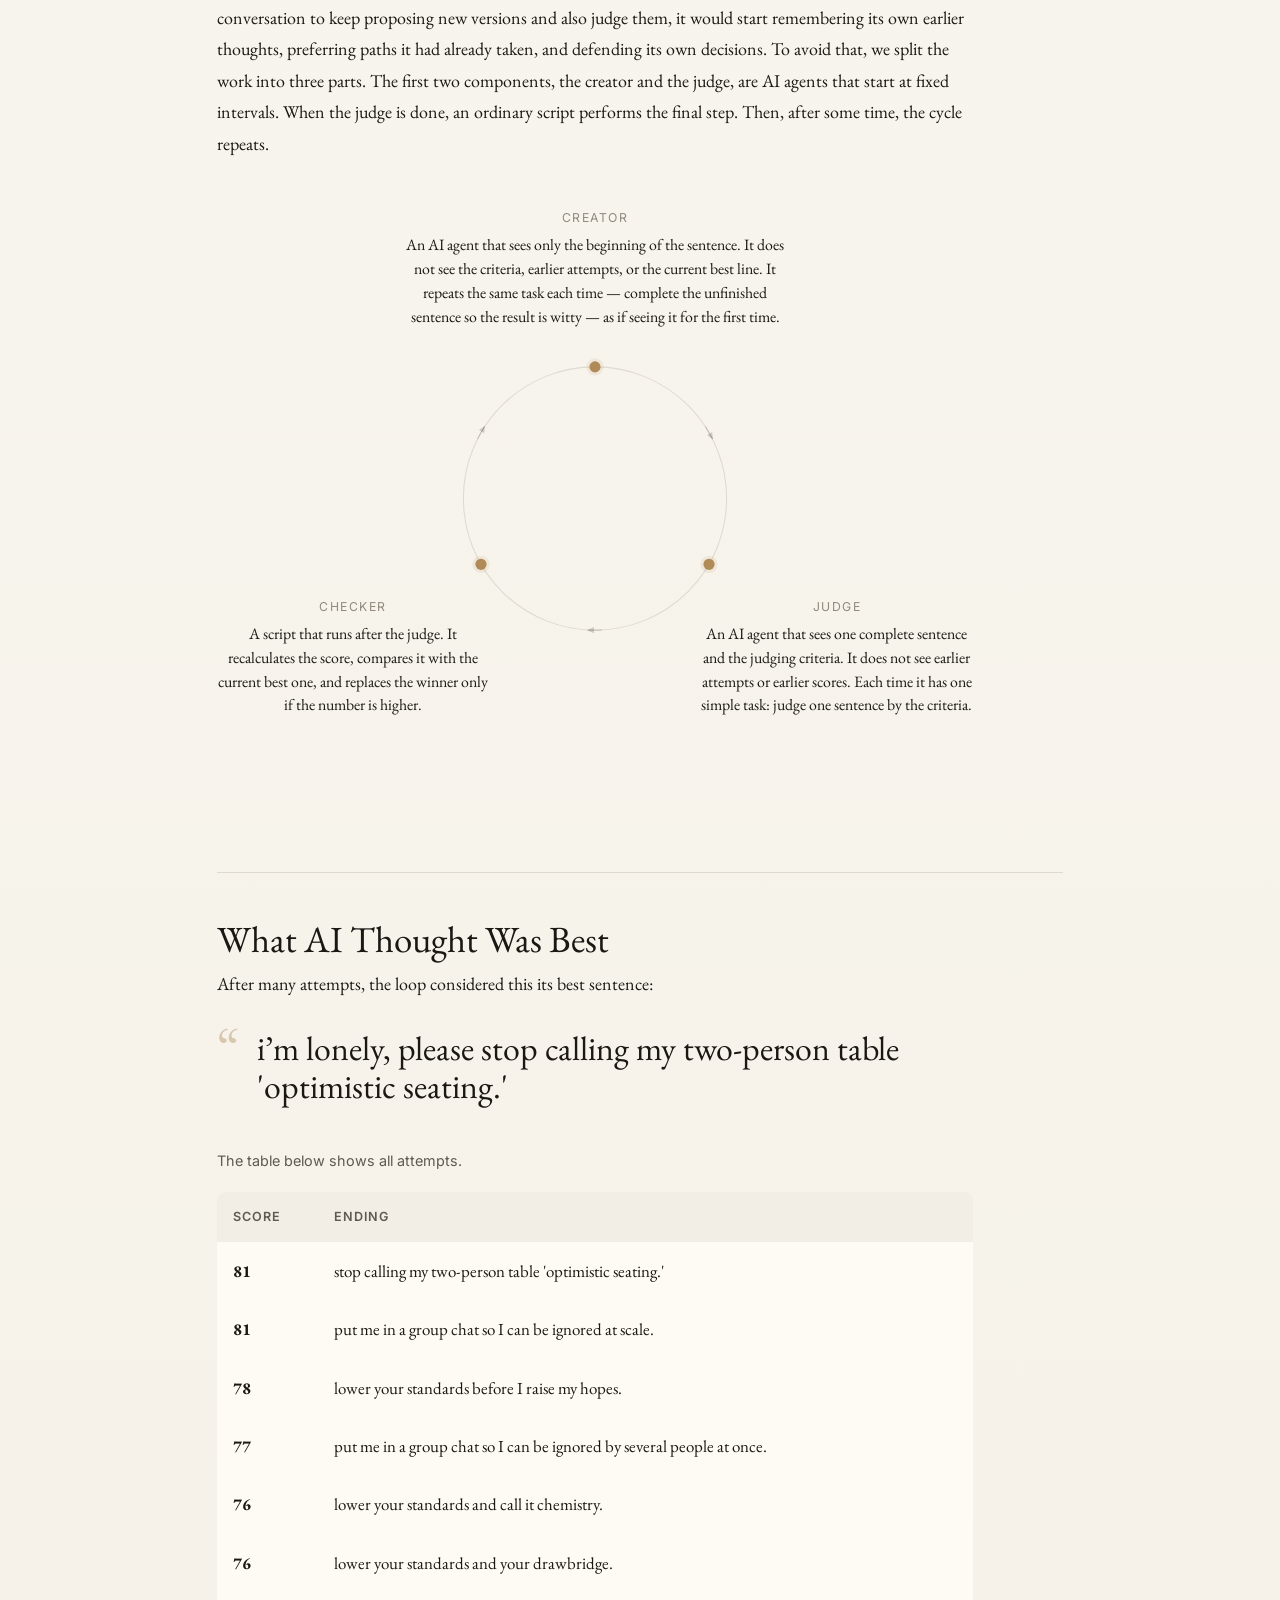
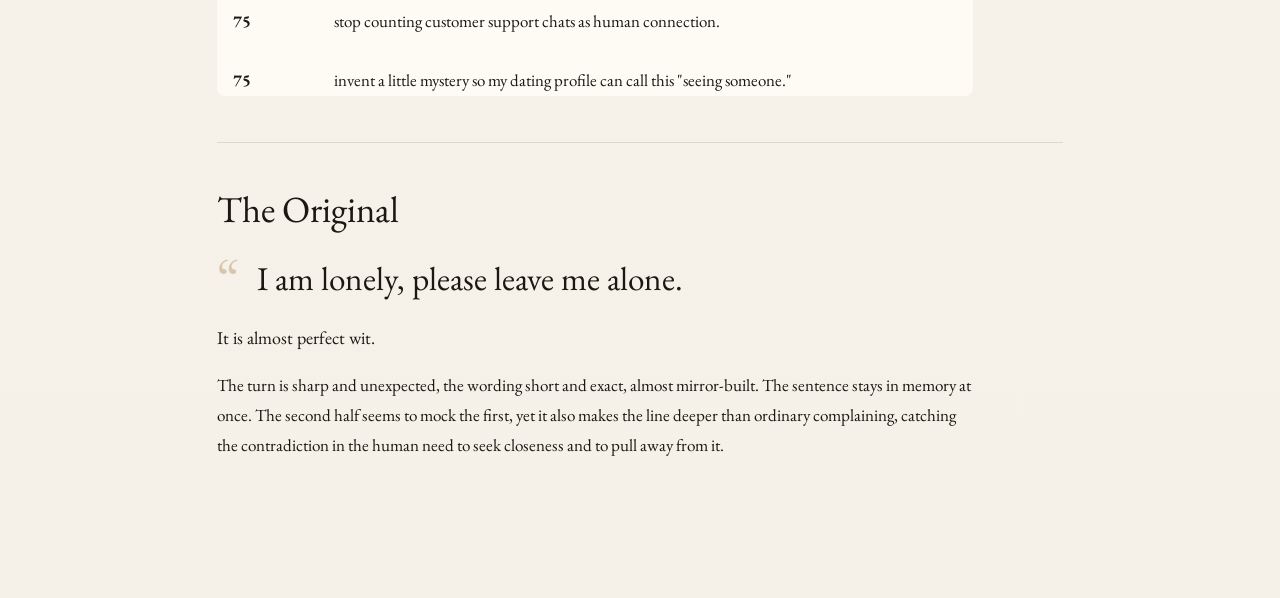
==== commit 289b05e5: "Simplify verdict styling and bust CSS cache" ====
--- a/html/wit-loop-en.html
+++ b/html/wit-loop-en.html
@@ -9,7 +9,7 @@
   <link rel="preconnect" href="https://fonts.googleapis.com">
   <link rel="preconnect" href="https://fonts.gstatic.com" crossorigin>
   <link href="https://fonts.googleapis.com/css2?family=EB+Garamond:ital,wght@0,400;0,500;1,400&family=Inter:wght@300;400;500;600&display=swap" rel="stylesheet">
-  <link rel="stylesheet" href="../assets/styles/site.css?v=20260629j">
+  <link rel="stylesheet" href="../assets/styles/site.css?v=20260701a">
 </head>
 <body>
   <header class="page-header">
--- a/assets/styles/site.css
+++ b/assets/styles/site.css
@@ -230,15 +230,6 @@
 
 .results-verdict {
   margin: 0 0 1.8rem;
-  padding: 1.3rem 1.35rem 1.2rem;
-  background: linear-gradient(
-    180deg,
-    rgba(255, 252, 246, 0.92),
-    rgba(244, 237, 225, 0.84)
-  );
-  border: 1px solid rgba(130, 117, 98, 0.14);
-  border-radius: 1.2rem;
-  box-shadow: var(--shadow);
 }
 
 .results-verdict h2 {
